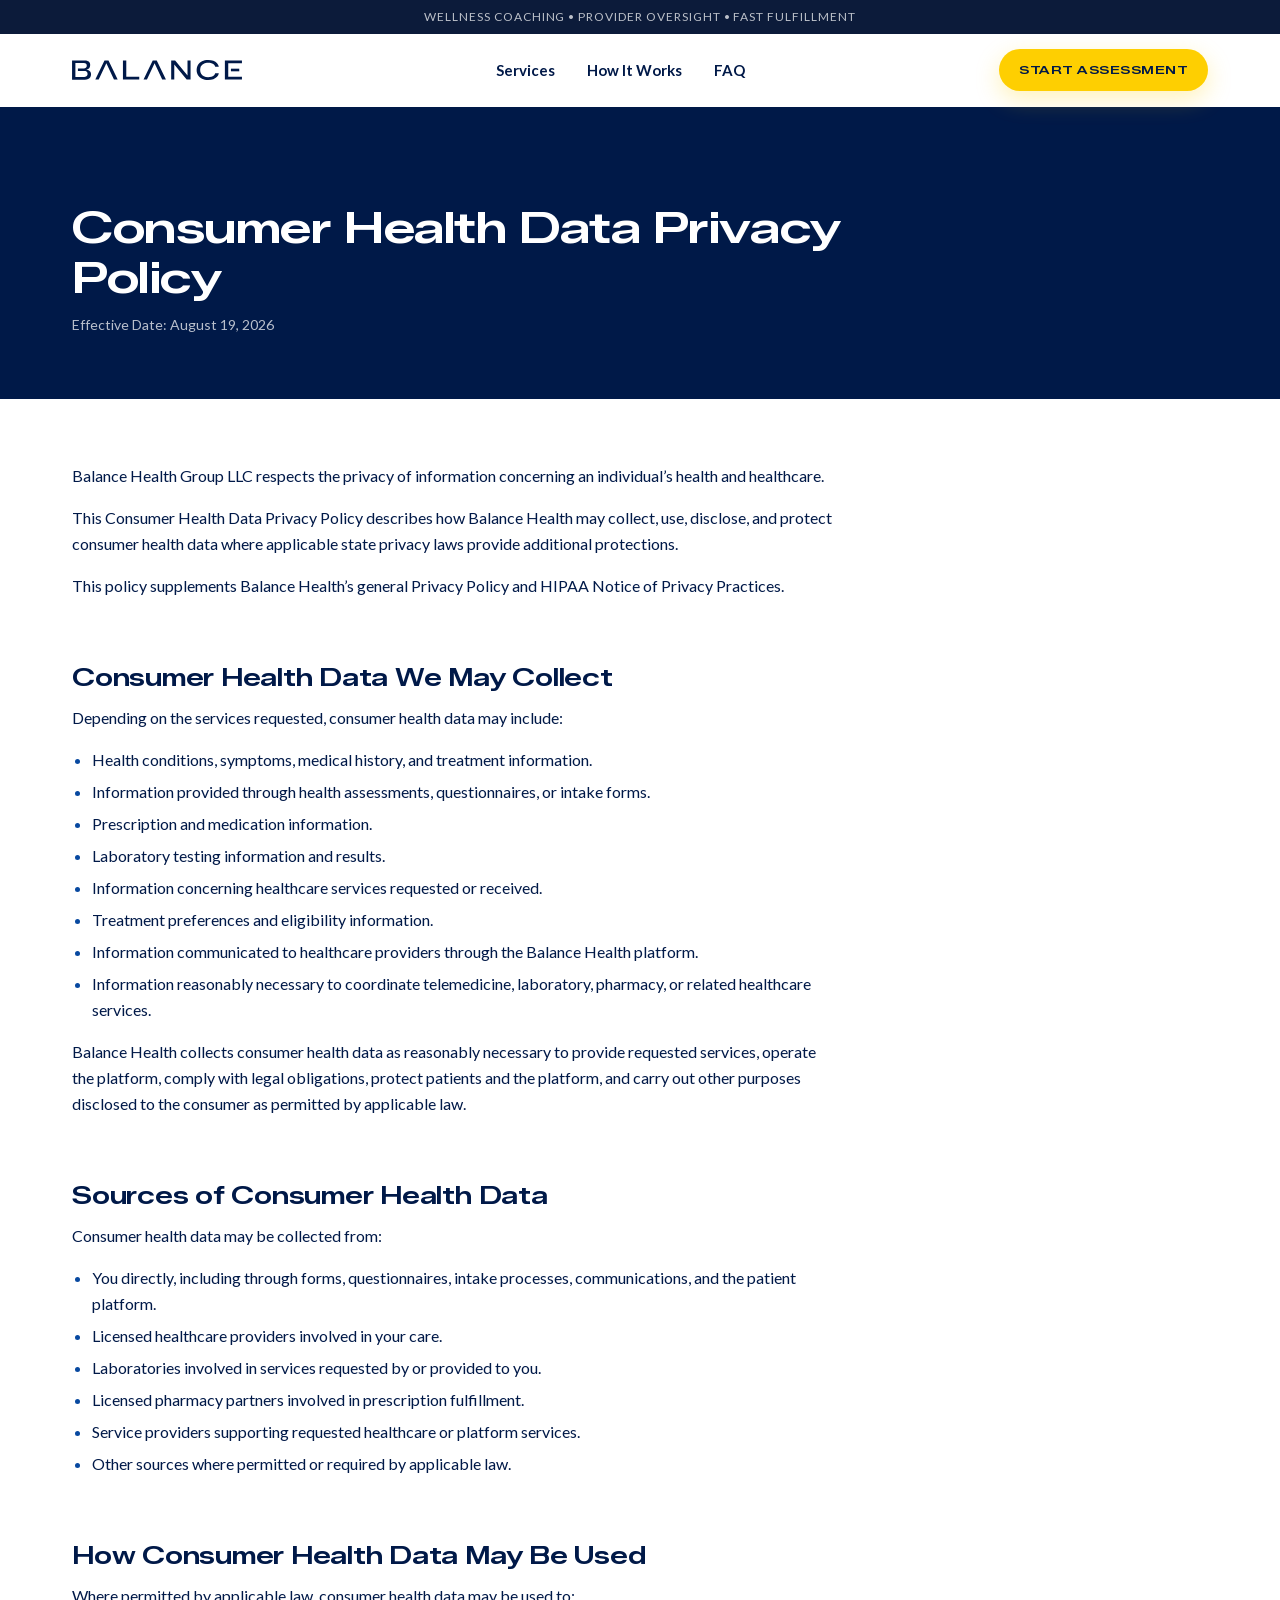
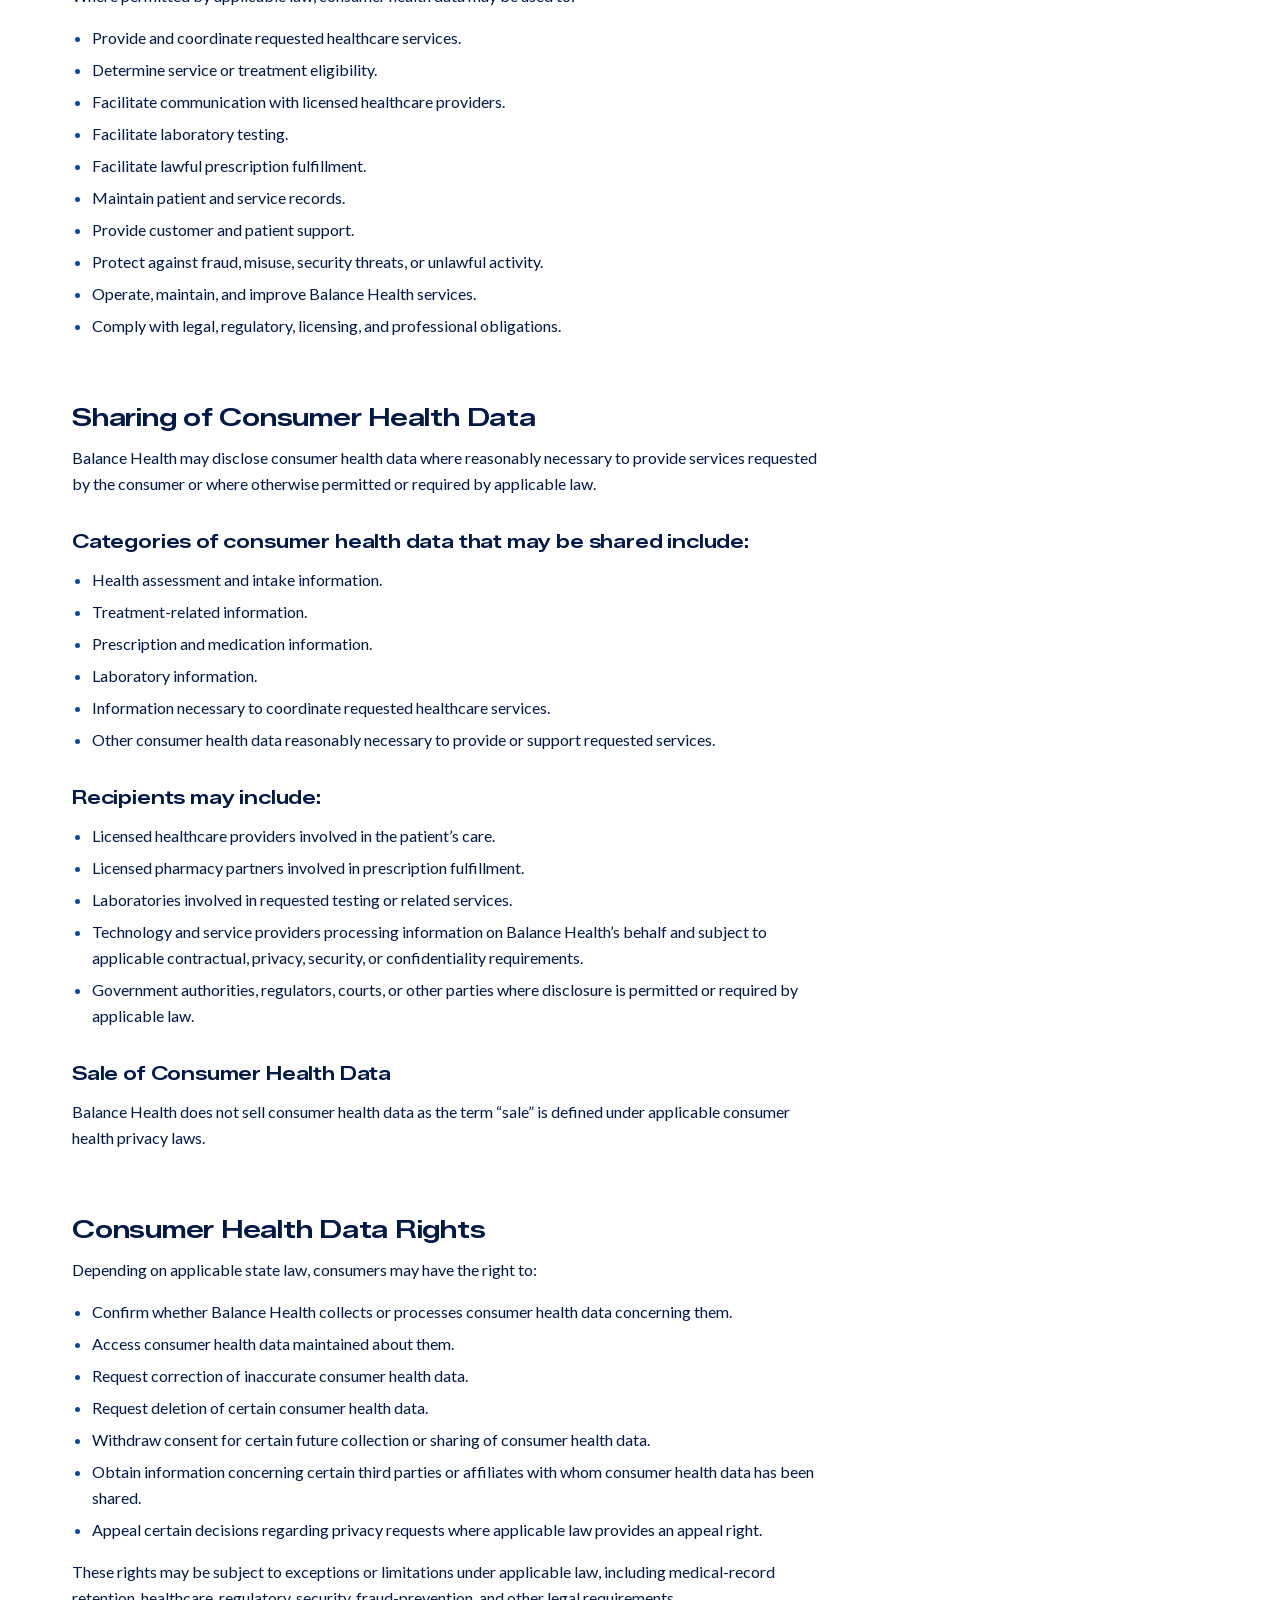
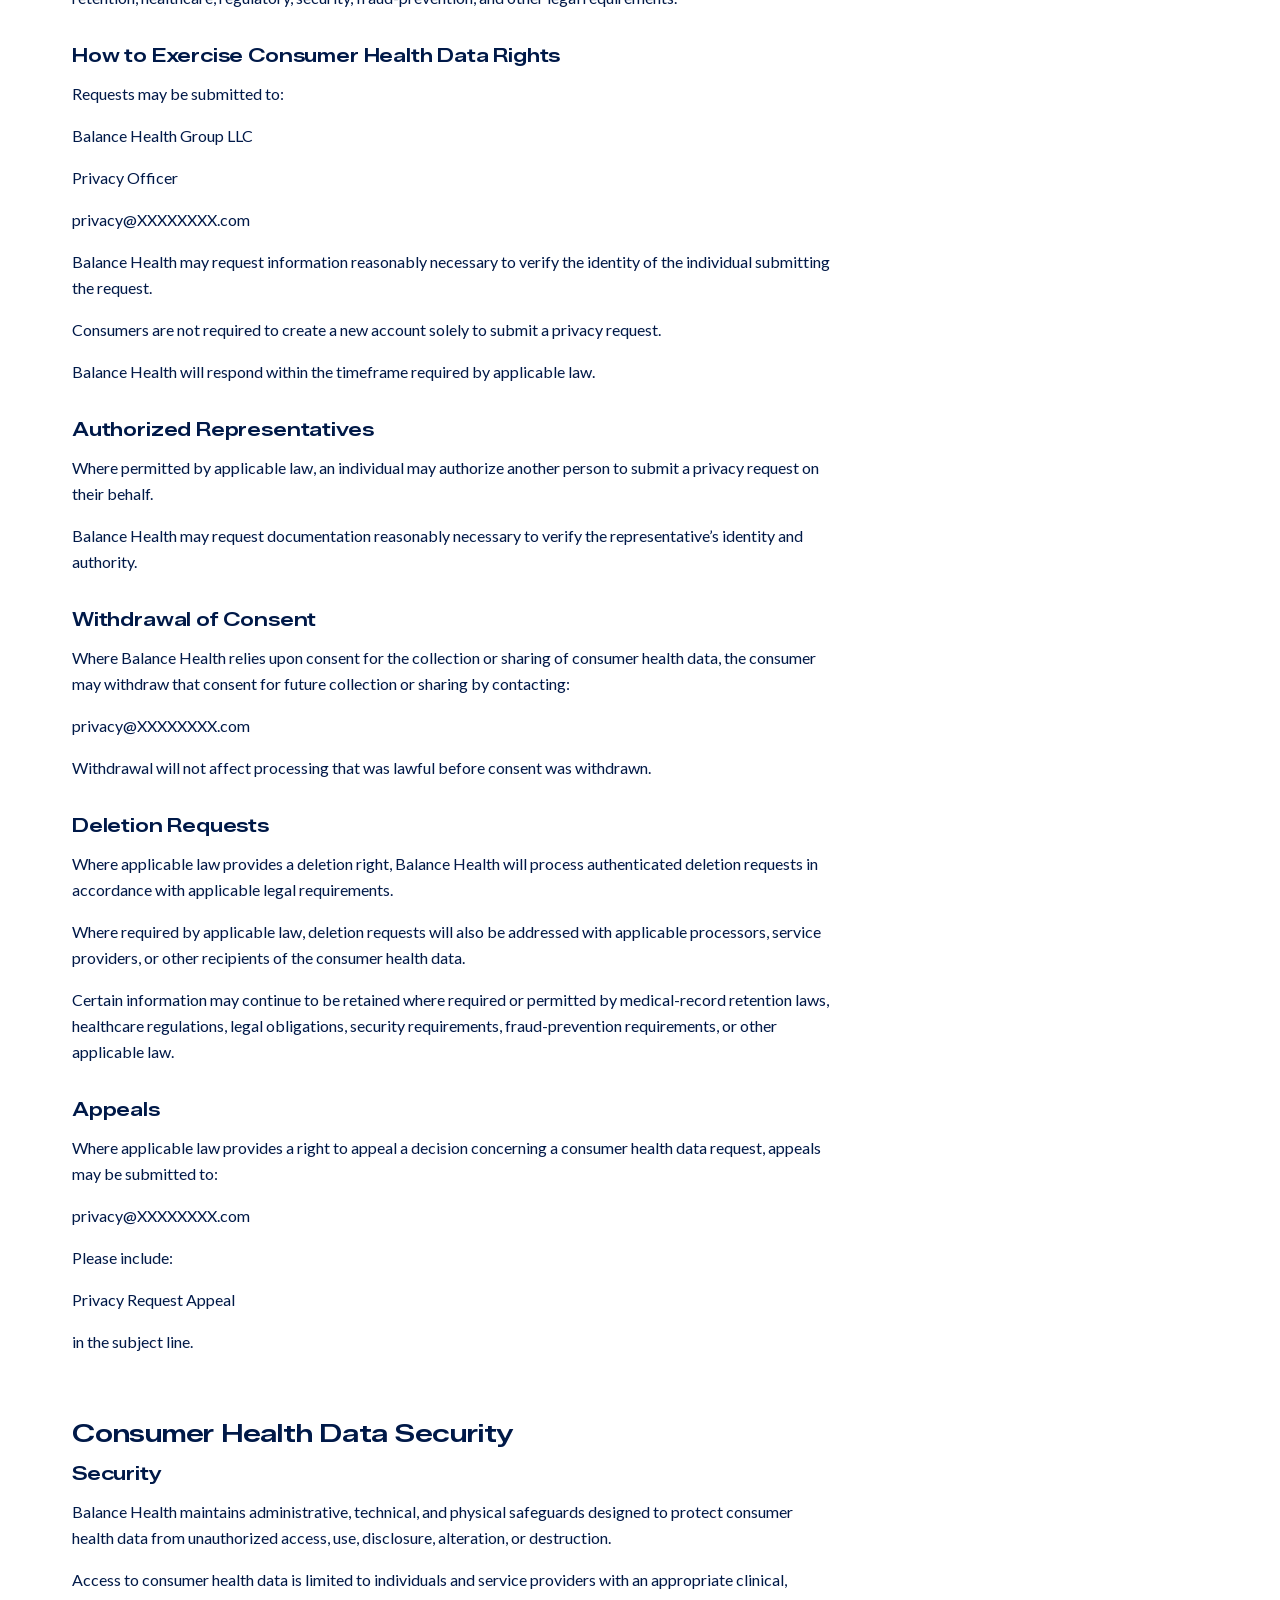
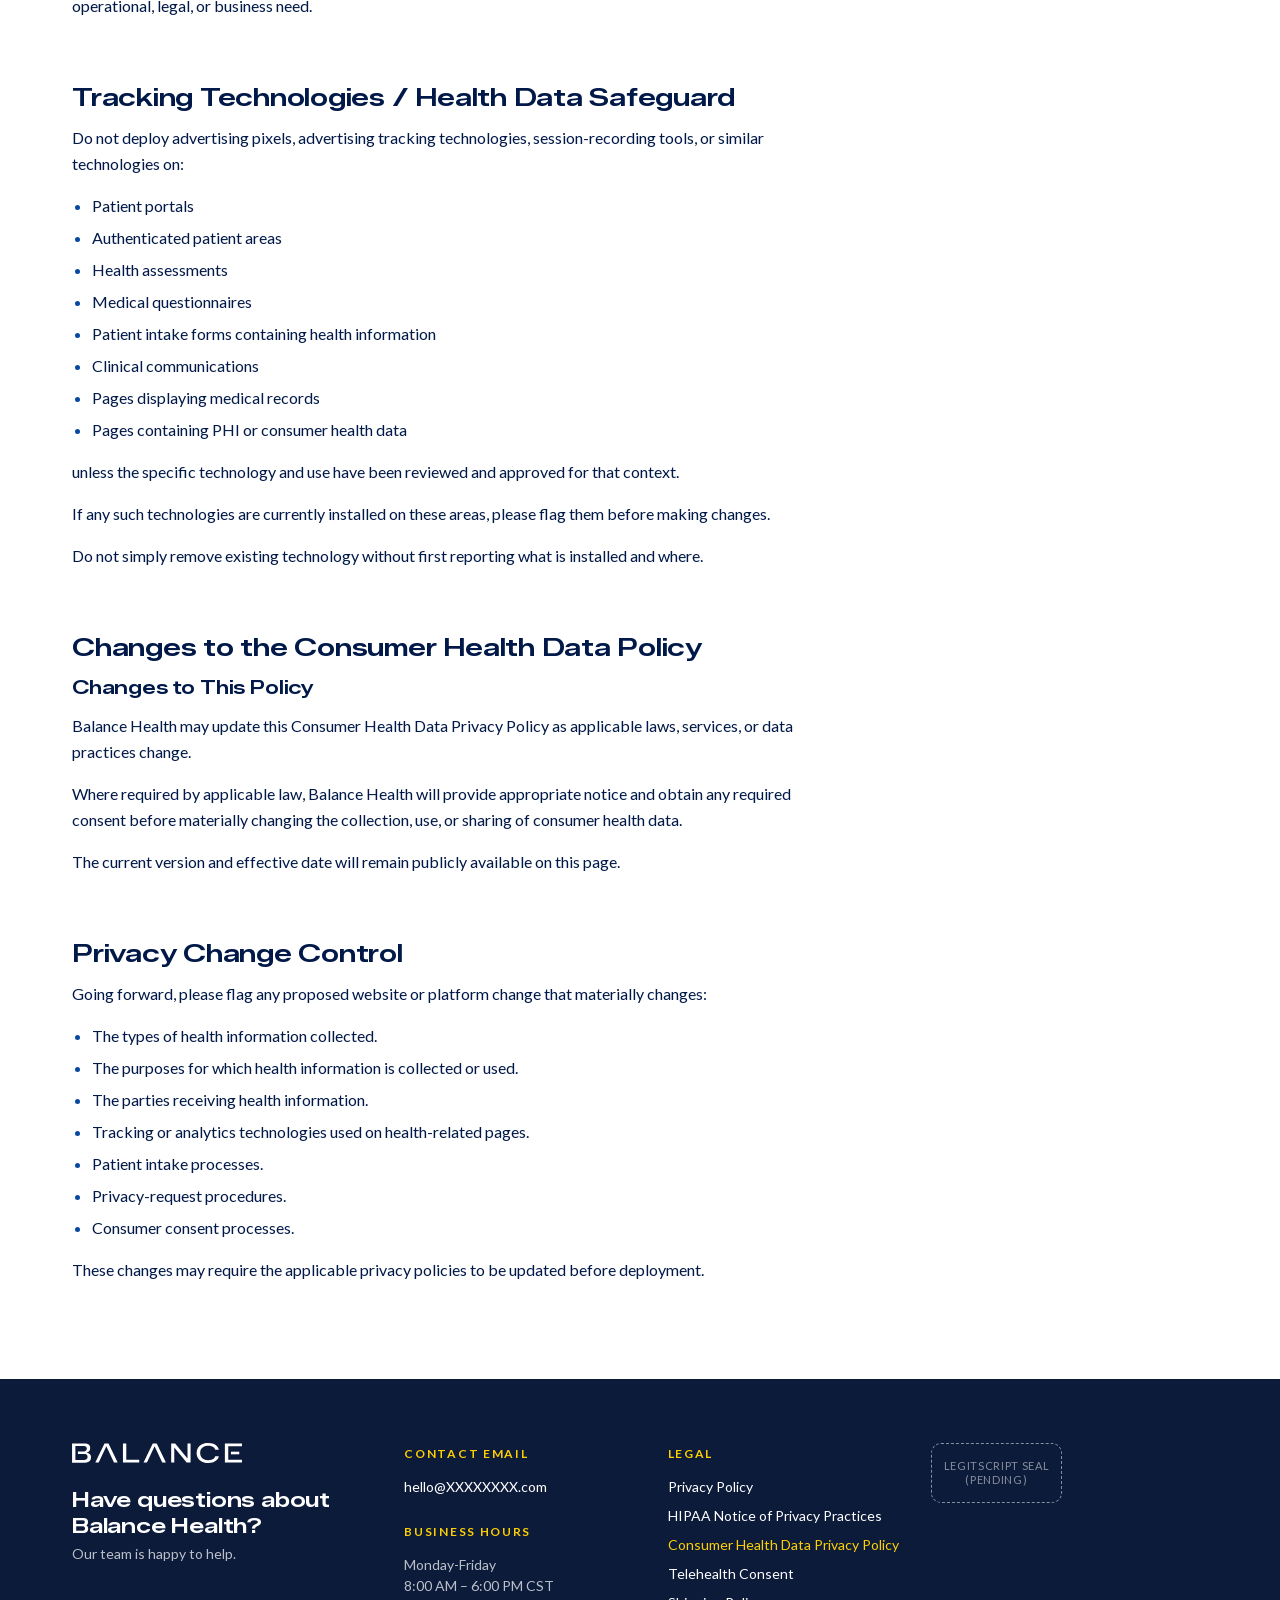
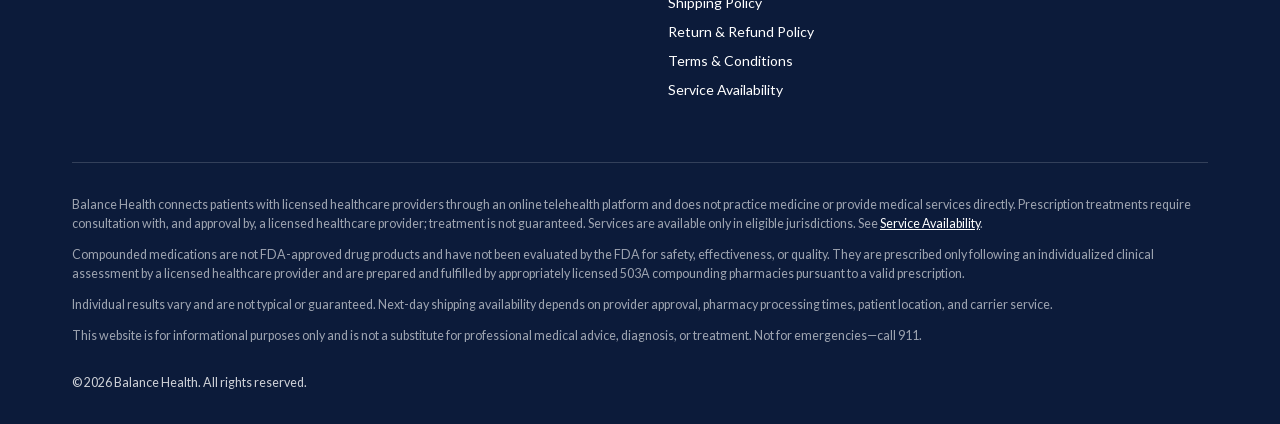
==== consumer-health-data-privacy-policy.html @ b4355155 "Add the footer legal pages (verbatim from chimehealth.com, brand swapped) Seven pages, generated by " ====
<!doctype html>
<!--
  Balance Health — Consumer Health Data Privacy Policy. GENERATED by uploads/legal-ref/build.py (local, untracked):
  edit the generator, not this file.
  Copy: verbatim from the live chimehealth.com/consumer-health-data-privacy-policy/ page, "Chime Health" → "Balance Health".
  FLAGS: legal entity "Balance Health Group LLC", contact emails and the XXXXXXXX.com domain are
  stand-ins until the client confirms them; the policy text itself needs the client's legal sign-off
  for the new brand.
-->
<html lang="en">
<head>
  <meta charset="utf-8">
  <meta name="viewport" content="width=device-width, initial-scale=1">
  <meta name="robots" content="noindex, nofollow">
  <title>Consumer Health Data Privacy Policy | Balance Health</title>
  <meta name="theme-color" content="#001948">
  <link rel="icon" href="favicon.svg?v=1000" type="image/svg+xml">
  <link rel="preload" href="assets/fonts/zalando-sans-expanded-latin.woff2" as="font" type="font/woff2" crossorigin>
  <link rel="preload" href="assets/fonts/lato-400-latin.woff2" as="font" type="font/woff2" crossorigin>
  <link rel="stylesheet" href="tokens/colors.css?v=1000">
  <link rel="stylesheet" href="tokens/type.css?v=1000">
  <link rel="stylesheet" href="css/fonts.css?v=1000">
  <link rel="stylesheet" href="css/site.css?v=1001">
  <link rel="stylesheet" href="css/legal.css?v=1002">
</head>
<body>
  <a class="skip-link" href="#main">Skip to content</a>

  <div class="topbar">Wellness Coaching • Provider Oversight • Fast Fulfillment</div>

  <header class="site-header">
    <div class="container site-header__inner">
      <a class="site-header__logo" href="index.html" aria-label="Balance Health home">
        <img src="assets/brand/balance-wordmark-navy.svg?v=1000" alt="Balance Health" width="170" height="20">
      </a>
      <nav class="site-nav" aria-label="Primary">
        <a href="index.html#services">Services</a>
        <a href="index.html#how">How It Works</a>
        <a href="index.html#faq">FAQ</a>
      </nav>
      <a class="btn btn--primary btn--sm" href="#">Start Assessment</a>
    </div>
  </header>

  <main id="main">
    <section class="legal-hero on-navy">
      <div class="container">
        <h1>Consumer Health Data Privacy Policy</h1>
        <p class="legal-hero__dates">Effective Date: August 19, 2026</p>
      </div>
    </section>

    <div class="container">
      <article class="legal-body">
        <p>Balance Health Group LLC respects the privacy of information concerning an individual’s health and healthcare.</p>
        <p>This Consumer Health Data Privacy Policy describes how Balance Health may collect, use, disclose, and protect consumer health data where applicable state privacy laws provide additional protections.</p>
        <p>This policy supplements Balance Health’s general Privacy Policy and HIPAA Notice of Privacy Practices.</p>
        <h2>Consumer Health Data We May Collect</h2>
        <p>Depending on the services requested, consumer health data may include:</p>
        <ul>
          <li>Health conditions, symptoms, medical history, and treatment information.</li>
          <li>Information provided through health assessments, questionnaires, or intake forms.</li>
          <li>Prescription and medication information.</li>
          <li>Laboratory testing information and results.</li>
          <li>Information concerning healthcare services requested or received.</li>
          <li>Treatment preferences and eligibility information.</li>
          <li>Information communicated to healthcare providers through the Balance Health platform.</li>
          <li>Information reasonably necessary to coordinate telemedicine, laboratory, pharmacy, or related healthcare services.</li>
        </ul>
        <p>Balance Health collects consumer health data as reasonably necessary to provide requested services, operate the platform, comply with legal obligations, protect patients and the platform, and carry out other purposes disclosed to the consumer as permitted by applicable law.</p>
        <h2>Sources of Consumer Health Data</h2>
        <p>Consumer health data may be collected from:</p>
        <ul>
          <li>You directly, including through forms, questionnaires, intake processes, communications, and the patient platform.</li>
          <li>Licensed healthcare providers involved in your care.</li>
          <li>Laboratories involved in services requested by or provided to you.</li>
          <li>Licensed pharmacy partners involved in prescription fulfillment.</li>
          <li>Service providers supporting requested healthcare or platform services.</li>
          <li>Other sources where permitted or required by applicable law.</li>
        </ul>
        <h2>How Consumer Health Data May Be Used</h2>
        <p>Where permitted by applicable law, consumer health data may be used to:</p>
        <ul>
          <li>Provide and coordinate requested healthcare services.</li>
          <li>Determine service or treatment eligibility.</li>
          <li>Facilitate communication with licensed healthcare providers.</li>
          <li>Facilitate laboratory testing.</li>
          <li>Facilitate lawful prescription fulfillment.</li>
          <li>Maintain patient and service records.</li>
          <li>Provide customer and patient support.</li>
          <li>Protect against fraud, misuse, security threats, or unlawful activity.</li>
          <li>Operate, maintain, and improve Balance Health services.</li>
          <li>Comply with legal, regulatory, licensing, and professional obligations.</li>
        </ul>
        <h2>Sharing of Consumer Health Data</h2>
        <p>Balance Health may disclose consumer health data where reasonably necessary to provide services requested by the consumer or where otherwise permitted or required by applicable law.</p>
        <h3>Categories of consumer health data that may be shared include:</h3>
        <ul>
          <li>Health assessment and intake information.</li>
          <li>Treatment-related information.</li>
          <li>Prescription and medication information.</li>
          <li>Laboratory information.</li>
          <li>Information necessary to coordinate requested healthcare services.</li>
          <li>Other consumer health data reasonably necessary to provide or support requested services.</li>
        </ul>
        <h3>Recipients may include:</h3>
        <ul>
          <li>Licensed healthcare providers involved in the patient’s care.</li>
          <li>Licensed pharmacy partners involved in prescription fulfillment.</li>
          <li>Laboratories involved in requested testing or related services.</li>
          <li>Technology and service providers processing information on Balance Health’s behalf and subject to applicable contractual, privacy, security, or confidentiality requirements.</li>
          <li>Government authorities, regulators, courts, or other parties where disclosure is permitted or required by applicable law.</li>
        </ul>
        <h3>Sale of Consumer Health Data</h3>
        <p>Balance Health does not sell consumer health data as the term “sale” is defined under applicable consumer health privacy laws.</p>
        <h2>Consumer Health Data Rights</h2>
        <p>Depending on applicable state law, consumers may have the right to:</p>
        <ul>
          <li>Confirm whether Balance Health collects or processes consumer health data concerning them.</li>
          <li>Access consumer health data maintained about them.</li>
          <li>Request correction of inaccurate consumer health data.</li>
          <li>Request deletion of certain consumer health data.</li>
          <li>Withdraw consent for certain future collection or sharing of consumer health data.</li>
          <li>Obtain information concerning certain third parties or affiliates with whom consumer health data has been shared.</li>
          <li>Appeal certain decisions regarding privacy requests where applicable law provides an appeal right.</li>
        </ul>
        <p>These rights may be subject to exceptions or limitations under applicable law, including medical-record retention, healthcare, regulatory, security, fraud-prevention, and other legal requirements.</p>
        <h3>How to Exercise Consumer Health Data Rights</h3>
        <p>Requests may be submitted to:</p>
        <p>Balance Health Group LLC</p>
        <p>Privacy Officer</p>
        <p>privacy@XXXXXXXX.com</p>
        <p>Balance Health may request information reasonably necessary to verify the identity of the individual submitting the request.</p>
        <p>Consumers are not required to create a new account solely to submit a privacy request.</p>
        <p>Balance Health will respond within the timeframe required by applicable law.</p>
        <h3>Authorized Representatives</h3>
        <p>Where permitted by applicable law, an individual may authorize another person to submit a privacy request on their behalf.</p>
        <p>Balance Health may request documentation reasonably necessary to verify the representative’s identity and authority.</p>
        <h3>Withdrawal of Consent</h3>
        <p>Where Balance Health relies upon consent for the collection or sharing of consumer health data, the consumer may withdraw that consent for future collection or sharing by contacting:</p>
        <p>privacy@XXXXXXXX.com</p>
        <p>Withdrawal will not affect processing that was lawful before consent was withdrawn.</p>
        <h3>Deletion Requests</h3>
        <p>Where applicable law provides a deletion right, Balance Health will process authenticated deletion requests in accordance with applicable legal requirements.</p>
        <p>Where required by applicable law, deletion requests will also be addressed with applicable processors, service providers, or other recipients of the consumer health data.</p>
        <p>Certain information may continue to be retained where required or permitted by medical-record retention laws, healthcare regulations, legal obligations, security requirements, fraud-prevention requirements, or other applicable law.</p>
        <h3>Appeals</h3>
        <p>Where applicable law provides a right to appeal a decision concerning a consumer health data request, appeals may be submitted to:</p>
        <p>privacy@XXXXXXXX.com</p>
        <p>Please include:</p>
        <p>Privacy Request Appeal</p>
        <p>in the subject line.</p>
        <h2>Consumer Health Data Security</h2>
        <h3>Security</h3>
        <p>Balance Health maintains administrative, technical, and physical safeguards designed to protect consumer health data from unauthorized access, use, disclosure, alteration, or destruction.</p>
        <p>Access to consumer health data is limited to individuals and service providers with an appropriate clinical, operational, legal, or business need.</p>
        <h2>Tracking Technologies / Health Data Safeguard</h2>
        <p>Do not deploy advertising pixels, advertising tracking technologies, session-recording tools, or similar technologies on:</p>
        <ul>
          <li>Patient portals</li>
          <li>Authenticated patient areas</li>
          <li>Health assessments</li>
          <li>Medical questionnaires</li>
          <li>Patient intake forms containing health information</li>
          <li>Clinical communications</li>
          <li>Pages displaying medical records</li>
          <li>Pages containing PHI or consumer health data</li>
        </ul>
        <p>unless the specific technology and use have been reviewed and approved for that context.</p>
        <p>If any such technologies are currently installed on these areas, please flag them before making changes.</p>
        <p>Do not simply remove existing technology without first reporting what is installed and where.</p>
        <h2>Changes to the Consumer Health Data Policy</h2>
        <h3>Changes to This Policy</h3>
        <p>Balance Health may update this Consumer Health Data Privacy Policy as applicable laws, services, or data practices change.</p>
        <p>Where required by applicable law, Balance Health will provide appropriate notice and obtain any required consent before materially changing the collection, use, or sharing of consumer health data.</p>
        <p>The current version and effective date will remain publicly available on this page.</p>
        <h2>Privacy Change Control</h2>
        <p>Going forward, please flag any proposed website or platform change that materially changes:</p>
        <ul>
          <li>The types of health information collected.</li>
          <li>The purposes for which health information is collected or used.</li>
          <li>The parties receiving health information.</li>
          <li>Tracking or analytics technologies used on health-related pages.</li>
          <li>Patient intake processes.</li>
          <li>Privacy-request procedures.</li>
          <li>Consumer consent processes.</li>
        </ul>
        <p>These changes may require the applicable privacy policies to be updated before deployment.</p>
      </article>
    </div>
  </main>

  <footer class="site-footer">
    <div class="container">
      <div class="footer-top">
        <div class="footer-brand">
          <img src="assets/brand/balance-wordmark-white.svg?v=1000" alt="Balance Health" width="170" height="20" loading="lazy">
          <h2>Have questions about Balance Health?</h2>
          <p>Our team is happy to help.</p>
        </div>
        <div class="footer-col">
          <h3>Contact Email</h3>
          <p><a href="#">hello@XXXXXXXX.com</a></p>
          <h3 class="footer-col__next">Business Hours</h3>
          <p>Monday-Friday<br>8:00 AM – 6:00 PM CST</p>
        </div>
        <div class="footer-col">
          <h3>Legal</h3>
          <ul>
            <li><a href="privacy-policy.html">Privacy Policy</a></li>
            <li><a href="hipaa-notice.html">HIPAA Notice of Privacy Practices</a></li>
            <li><a href="consumer-health-data-privacy-policy.html" aria-current="page">Consumer Health Data Privacy Policy</a></li>
            <li><a href="telehealth-consent.html">Telehealth Consent</a></li>
            <li><a href="shipping-policy.html">Shipping Policy</a></li>
            <li><a href="return-refund-policy.html">Return &amp; Refund Policy</a></li>
            <li><a href="terms-conditions.html">Terms &amp; Conditions</a></li>
            <li><a href="index.html#jurisdictions">Service Availability</a></li>
          </ul>
        </div>
        <div class="footer-col">
          <span class="seal-placeholder">LegitScript seal<br>(pending)</span>
        </div>
      </div>
      <div class="footer-legal">
        <p>Balance Health connects patients with licensed healthcare providers through an online telehealth platform and does not practice medicine or provide medical services directly. Prescription treatments require consultation with, and approval by, a licensed healthcare provider; treatment is not guaranteed. Services are available only in eligible jurisdictions. See <a href="index.html#jurisdictions">Service Availability</a>.</p>
        <p>Compounded medications are not FDA-approved drug products and have not been evaluated by the FDA for safety, effectiveness, or quality. They are prescribed only following an individualized clinical assessment by a licensed healthcare provider and are prepared and fulfilled by appropriately licensed 503A compounding pharmacies pursuant to a valid prescription.</p>
        <p>Individual results vary and are not typical or guaranteed. Next-day shipping availability depends on provider approval, pharmacy processing times, patient location, and carrier service.</p>
        <p>This website is for informational purposes only and is not a substitute for professional medical advice, diagnosis, or treatment. Not for emergencies—call 911.</p>
        <p class="footer-copy">© 2026 Balance Health. All rights reserved.</p>
      </div>
    </div>
  </footer>
</body>
</html>
---- tokens/colors.css ----
/* Balance Health — color tokens (Brand Book 2026, §06 Color system).
   Components use these variables only; never hard-code hex in page CSS. */
:root {
  /* Brand palette */
  --bh-signature-navy: #001948;
  --bh-midnight: #0C1B3A;
  --bh-royal-blue: #043776;
  --bh-active-blue: #0849A0;
  --bh-optimistic-yellow: #FECF01;
  --bh-cloud: #F3F3F7;
  --bh-slate: #6E7582;
  --bh-white: #FFFFFF;

  /* Semantic roles (recommended balance: 55% light · 25% navy · 12% blue · 5% yellow · 3% slate) */
  --color-bg: var(--bh-white);
  --color-bg-soft: var(--bh-cloud);
  --color-bg-strong: var(--bh-signature-navy);
  --color-bg-deep: var(--bh-midnight);
  --color-text: var(--bh-signature-navy);
  --color-text-muted: var(--bh-slate);
  --color-text-inverse: var(--bh-white);
  --color-text-inverse-muted: rgba(255, 255, 255, 0.72);
  --color-accent: var(--bh-optimistic-yellow);
  --color-link: var(--bh-active-blue);
  --color-border: #E2E3EA;
  --color-border-inverse: rgba(255, 255, 255, 0.16);
  --color-focus: var(--bh-active-blue);

  /* Buttons */
  --btn-primary-bg: var(--bh-optimistic-yellow);
  --btn-primary-text: var(--bh-signature-navy);
  --btn-secondary-bg: var(--bh-signature-navy);
  --btn-secondary-text: var(--bh-white);
}
---- tokens/type.css ----
/* Balance Health — type tokens (Brand Book 2026, §07 Typography).
   Display face: Zalando Sans Expanded SemiBold. Fallback/body: Lato → Arial → Helvetica. */
:root {
  --font-display: "Zalando Sans Expanded", "Lato", Arial, Helvetica, sans-serif;
  --font-body: "Lato", Arial, Helvetica, sans-serif;
  --weight-display: 600;

  /* Recommended type scale (size / line-height) */
  --text-display: 48px;  --leading-display: 52px;
  --text-h1: 36px;       --leading-h1: 40px;
  --text-h2: 24px;       --leading-h2: 30px;
  --text-body: 16px;     --leading-body: 24px;
  --text-caption: 11px;  --leading-caption: 16px;

  /* Spacing + shape */
  --space-1: 4px;  --space-2: 8px;  --space-3: 12px; --space-4: 16px;
  --space-5: 24px; --space-6: 32px; --space-7: 48px; --space-8: 64px; --space-9: 96px;
  --radius-sm: 10px; --radius-md: 16px; --radius-lg: 24px; --radius-pill: 999px;
  --container: 1200px;
  --gutter: 16px;
}

@media (min-width: 768px) {
  :root { --gutter: 32px; }
}

/* Smaller display sizes on phones keep the expanded face inside 390px */
@media (max-width: 767px) {
  :root {
    --text-display: 32px; --leading-display: 36px;
    --text-h1: 26px;      --leading-h1: 32px;
    --text-h2: 20px;      --leading-h2: 26px;
  }
}
---- css/fonts.css ----
/* Self-hosted fonts (latin subset, from Google Fonts). */
@font-face {
  font-family: "Zalando Sans Expanded";
  font-style: normal;
  font-weight: 600 700;
  font-display: swap;
  src: url("../assets/fonts/zalando-sans-expanded-latin.woff2") format("woff2");
}
@font-face {
  font-family: "Lato";
  font-style: normal;
  font-weight: 400;
  font-display: swap;
  src: url("../assets/fonts/lato-400-latin.woff2") format("woff2");
}
@font-face {
  font-family: "Lato";
  font-style: normal;
  font-weight: 700;
  font-display: swap;
  src: url("../assets/fonts/lato-700-latin.woff2") format("woff2");
}
---- css/site.css ----
/* Balance Health — site styles. Tokens live in /tokens; this file uses variables only. */

/* ---------- Base ---------- */
*, *::before, *::after { box-sizing: border-box; }
html { -webkit-text-size-adjust: 100%; scroll-behavior: smooth; scroll-padding-top: 88px; }
body {
  margin: 0;
  font-family: var(--font-body);
  font-size: var(--text-body);
  line-height: var(--leading-body);
  color: var(--color-text);
  background: var(--color-bg);
  -webkit-font-smoothing: antialiased;
  overflow-x: hidden;
}
img, svg { display: block; max-width: 100%; }
a { color: var(--color-link); }
h1, h2, h3, h4 { margin: 0; font-family: var(--font-display); font-weight: var(--weight-display); letter-spacing: -0.01em; }
p { margin: 0; }
:focus-visible { outline: 3px solid var(--color-focus); outline-offset: 3px; border-radius: 4px; }
.skip-link { position: absolute; left: -9999px; top: 8px; z-index: 100; background: var(--bh-white); color: var(--color-text); padding: 8px 14px; border-radius: var(--radius-sm); }
.skip-link:focus { left: 8px; }
.visually-hidden { position: absolute !important; width: 1px; height: 1px; overflow: hidden; clip: rect(0 0 0 0); white-space: nowrap; }

.container { width: 100%; max-width: var(--container); margin: 0 auto; padding: 0 var(--gutter); }

/* Label: always sits BELOW its heading (house rule: no text above a title) */
.label {
  display: inline-block;
  margin-top: var(--space-3);
  font-family: var(--font-body);
  font-size: 12px;
  line-height: var(--leading-caption);
  font-weight: 700;
  letter-spacing: 0.16em;
  text-transform: uppercase;
  color: var(--color-text-muted);
}
.label--pill { padding: 6px 12px; border-radius: var(--radius-pill); background: var(--color-accent); color: var(--bh-signature-navy); letter-spacing: 0.12em; }
.on-navy .label:not(.label--pill) { color: var(--color-accent); }
.on-navy .form-card .label { color: var(--color-text-muted); }

/* ---------- Buttons ---------- */
.btn {
  display: inline-flex; align-items: center; justify-content: center; gap: 10px;
  min-height: 52px; padding: 0 28px;
  border: 0; border-radius: var(--radius-pill);
  font-family: var(--font-display); font-weight: var(--weight-display); font-size: 14px; letter-spacing: 0.04em; text-transform: uppercase;
  text-decoration: none; cursor: pointer;
  transition: transform .2s ease, box-shadow .2s ease, background-color .2s ease;
}
.btn svg { width: 18px; height: 18px; transition: transform .2s ease; }
.btn:hover svg { transform: translateX(3px); }
.btn--primary { background: var(--btn-primary-bg); color: var(--btn-primary-text); box-shadow: 0 8px 24px rgba(254, 207, 1, .28); }
.btn--primary:hover { transform: translateY(-1px); box-shadow: 0 12px 28px rgba(254, 207, 1, .38); }
.btn--secondary { background: var(--btn-secondary-bg); color: var(--btn-secondary-text); }
.btn--secondary:hover { background: var(--bh-royal-blue); }
.btn--sm { min-height: 42px; padding: 0 20px; font-size: 12px; }

/* ---------- Top bar + header ---------- */
.topbar { background: var(--bh-midnight); color: var(--color-text-inverse-muted); font-size: 12px; line-height: 16px; letter-spacing: .08em; text-transform: uppercase; text-align: center; padding: 9px var(--gutter); }
.topbar strong { color: var(--bh-white); font-weight: 700; }

.site-header { position: sticky; top: 0; z-index: 50; background: rgba(255, 255, 255, .96); backdrop-filter: saturate(160%) blur(10px); -webkit-backdrop-filter: saturate(160%) blur(10px); border-bottom: 1px solid transparent; transition: border-color .2s ease, box-shadow .2s ease; }
.site-header.is-scrolled { border-bottom-color: var(--color-border); box-shadow: 0 6px 24px rgba(0, 25, 72, .06); }
.site-header__inner { display: flex; align-items: center; justify-content: space-between; gap: var(--space-5); min-height: 72px; }
/* Wordmark: 120px digital minimum (Brand Book §03) */
.site-header__logo { display: block; padding: 6px 0; }
.site-header__logo img { width: 150px; height: auto; }
.site-nav { display: none; gap: var(--space-6); }
.site-nav a { color: var(--color-text); text-decoration: none; font-weight: 700; font-size: 15px; }
.site-nav a:hover { color: var(--color-link); }
@media (min-width: 960px) {
  .site-nav { display: flex; }
  .site-header__logo img { width: 170px; }
}

/* ---------- Hero ---------- */
.hero { position: relative; overflow: hidden; background: var(--color-bg-strong); color: var(--color-text-inverse); }
.hero::before { /* soft royal-blue glow, echoes the campaign art */
  content: ""; position: absolute; inset: auto -20% -40% auto; width: 80vw; height: 80vw; max-width: 900px; max-height: 900px;
  background: radial-gradient(closest-side, rgba(8, 73, 160, .55), rgba(8, 73, 160, 0)); pointer-events: none;
}
.hero__grid { position: relative; display: grid; gap: var(--space-7); padding-top: var(--space-8); padding-bottom: var(--space-8); } /* block only: keeps .container's side gutter */
.hero__title { font-size: var(--text-display); line-height: var(--leading-display); text-transform: uppercase; letter-spacing: -0.005em; }
.hero__title .accent { color: var(--color-accent); display: block; }
.hero__statement { margin-top: var(--space-6); font-family: var(--font-display); font-weight: var(--weight-display); font-size: 18px; line-height: 26px; }
.hero__statement span { display: block; color: var(--color-text-inverse-muted); }
.hero__lead { margin-top: var(--space-4); max-width: 540px; color: var(--color-text-inverse-muted); font-size: 17px; line-height: 27px; }
.hero__cta { margin-top: var(--space-6); display: flex; flex-wrap: wrap; gap: var(--space-4); align-items: center; }
.hero__cta .btn { width: 100%; }
.trust { list-style: none; margin: var(--space-6) 0 0; padding: 0; display: grid; grid-template-columns: 1fr 1fr; gap: var(--space-3) var(--space-4); }
.trust li { display: flex; align-items: center; gap: 10px; font-size: 14px; line-height: 18px; font-weight: 700; }
.trust svg { flex: none; width: 22px; height: 22px; color: var(--color-accent); }

.hero__visual { position: relative; }
.hero__photo { position: relative; border-radius: var(--radius-lg); overflow: hidden; aspect-ratio: 4 / 5; background: #C8C4C4; box-shadow: 0 30px 80px rgba(0, 0, 0, .35); }
.hero__photo img, .hero__video { display: block; width: 100%; height: 100%; object-fit: cover; }
.chip {
  position: absolute; display: flex; align-items: center; gap: 10px;
  padding: 12px 16px; border-radius: var(--radius-md);
  background: var(--bh-white); color: var(--color-text);
  font-weight: 700; font-size: 14px; line-height: 18px;
  box-shadow: 0 14px 40px rgba(0, 25, 72, .22);
}
.chip__icon { display: grid; place-items: center; width: 34px; height: 34px; border-radius: 50%; background: var(--bh-cloud); color: var(--bh-active-blue); }
.chip__icon svg { width: 18px; height: 18px; }
.chip__avatar { flex: none; width: 40px; height: 40px; border-radius: 50%; overflow: hidden; box-shadow: 0 0 0 2px var(--bh-white), 0 0 0 4px var(--bh-cloud); }
.chip__avatar img { width: 100%; height: 100%; object-fit: cover; }
.chip--a { left: -8px; top: 12%; }
.chip--b { right: -8px; bottom: 14%; }

@media (min-width: 768px) {
  .hero__cta .btn { width: auto; }
  .trust { grid-template-columns: repeat(4, auto); justify-content: start; gap: var(--space-5); }
  .hero__statement { font-size: 20px; line-height: 28px; }
}
@media (min-width: 1024px) {
  .hero__grid { grid-template-columns: 1.15fr .85fr; align-items: center; gap: var(--space-8); padding-top: var(--space-9); padding-bottom: var(--space-9); }
  .hero__title { font-size: 56px; line-height: 60px; }
  .trust { grid-template-columns: 1fr 1fr; max-width: 520px; }
  .chip--a { left: -40px; }
  .chip--b { right: -32px; }
}
@media (min-width: 1280px) {
  .hero__title { font-size: 64px; line-height: 68px; }
}

/* ---------- Sections ---------- */
.section { padding: var(--space-8) 0; }
.section--soft { background: var(--color-bg-soft); }
.section--navy { background: var(--color-bg-strong); color: var(--color-text-inverse); }
@media (min-width: 1024px) { .section { padding: var(--space-9) 0; } }

.section-head { max-width: 760px; }
.section-head--center { margin: 0 auto; text-align: center; }
.section-head h2 { font-size: var(--text-h1); line-height: var(--leading-h1); }
.section-head p { margin-top: var(--space-4); color: var(--color-text-muted); font-size: 17px; line-height: 27px; }
.on-navy .section-head p { color: var(--color-text-inverse-muted); }
.section-head .btn { margin-top: var(--space-6); }
@media (min-width: 1024px) { .section-head h2 { font-size: 44px; line-height: 50px; } }

/* ---------- Service cards ---------- */
.services { display: grid; gap: var(--space-5); margin-top: var(--space-7); }
.services--flush { margin-top: 0; }
@media (min-width: 900px) { .services { grid-template-columns: repeat(3, 1fr); } }
.service-card { display: flex; flex-direction: column; background: var(--bh-white); border: 1px solid var(--color-border); border-radius: var(--radius-lg); overflow: hidden; transition: transform .25s ease, box-shadow .25s ease; }
.service-card:hover { transform: translateY(-4px); box-shadow: 0 24px 60px rgba(0, 25, 72, .10); }
.service-card__media { position: relative; aspect-ratio: 16 / 11; overflow: hidden; }
.service-card__media img { width: 100%; height: 100%; object-fit: cover; object-position: 50% 42%; }
.service-card__body { display: flex; flex-direction: column; flex: 1; padding: var(--space-5); }
.service-card h3 { font-size: var(--text-h2); line-height: var(--leading-h2); }
.service-card .label { margin-top: var(--space-2); }
.service-card__lead { margin-top: var(--space-3); font-weight: 700; }
.service-card__more { margin-top: var(--space-4); padding-top: var(--space-4); border-top: 1px solid var(--color-border); color: var(--color-text-muted); }
.service-card__more strong { display: block; color: var(--color-text); margin-bottom: 4px; }
.service-card__cta { margin-top: auto; padding-top: var(--space-5); }
.service-card__cta .btn { width: 100%; text-transform: none; letter-spacing: 0; font-size: 15px; justify-content: space-between; }

/* NAD+ art */
.art-nad { height: 100%; display: grid; place-items: center; background: radial-gradient(120% 90% at 30% 20%, var(--bh-active-blue), var(--bh-signature-navy) 70%); color: var(--bh-white); overflow: hidden; position: relative; }
.art-nad__word { position: relative; z-index: 1; font-family: var(--font-display); font-weight: 700; font-size: 64px; line-height: 1; letter-spacing: -0.02em; }
.art-nad__word sup { color: var(--color-accent); font-size: .6em; vertical-align: .55em; }
.art-nad__ring { position: absolute; border-radius: 50%; border: 1.5px solid rgba(255, 255, 255, .18); }
.art-nad__ring:nth-child(1) { width: 46%; aspect-ratio: 1; }
.art-nad__ring:nth-child(2) { width: 70%; aspect-ratio: 1; border-color: rgba(255, 255, 255, .10); }
.art-nad__ring:nth-child(3) { width: 96%; aspect-ratio: 1; border-color: rgba(254, 207, 1, .30); border-style: dashed; }

/* Labs panel art (no values shown: illustrative only) */
.art-labs { height: 100%; display: grid; place-items: center; background: linear-gradient(160deg, var(--bh-cloud), #E6E8F1); padding: var(--space-5); }
.panel { width: min(100%, 300px); background: var(--bh-white); border-radius: var(--radius-md); padding: 16px 18px; box-shadow: 0 18px 40px rgba(0, 25, 72, .12); }
.panel__title { font-family: var(--font-display); font-weight: 600; font-size: 13px; line-height: 18px; }
.panel__status { display: inline-flex; align-items: center; gap: 6px; margin-top: 6px; font-size: 11px; font-weight: 700; letter-spacing: .1em; text-transform: uppercase; color: var(--bh-active-blue); }
.panel__status::before { content: ""; width: 7px; height: 7px; border-radius: 50%; background: var(--color-accent); }
.panel__row { display: grid; grid-template-columns: 10px 1fr 46px; align-items: center; gap: 10px; margin-top: 12px; }
.panel__dot { width: 10px; height: 10px; border-radius: 50%; background: var(--bh-active-blue); }
.panel__row:nth-child(4) .panel__dot { background: var(--color-accent); }
.panel__bar { height: 8px; border-radius: 99px; background: var(--bh-cloud); position: relative; overflow: hidden; }
.panel__bar::after { content: ""; position: absolute; inset: 0 auto 0 0; width: var(--w, 60%); border-radius: inherit; background: linear-gradient(90deg, var(--bh-royal-blue), var(--bh-active-blue)); }
.panel__val { height: 8px; border-radius: 99px; background: #E2E3EA; }

/* ---------- Why it's different ---------- */
.why { display: grid; gap: var(--space-7); }
.features { display: grid; gap: var(--space-4); }
.feature { display: grid; grid-template-columns: 48px 1fr; gap: var(--space-4); padding: var(--space-5); border: 1px solid var(--color-border-inverse); border-radius: var(--radius-md); background: rgba(255, 255, 255, .03); color: inherit; text-decoration: none; transition: background-color .2s ease, border-color .2s ease; }
.feature:hover { background: rgba(255, 255, 255, .07); border-color: rgba(254, 207, 1, .5); }
.feature__icon { display: grid; place-items: center; width: 48px; height: 48px; border-radius: 14px; background: var(--color-accent); color: var(--bh-signature-navy); }
.feature__icon svg { width: 24px; height: 24px; }
.feature h3 { font-size: 18px; line-height: 24px; }
.feature p { margin-top: 6px; color: var(--color-text-inverse-muted); }
@media (min-width: 1024px) {
  .why { grid-template-columns: .9fr 1.1fr; align-items: start; gap: var(--space-8); }
}

/* ---------- Personalized care ---------- */
.care { display: grid; gap: var(--space-7); }
.care-list { display: grid; gap: var(--space-4); }
.care-item { display: grid; grid-template-columns: 56px 1fr; gap: var(--space-4); padding: var(--space-5); background: var(--bh-white); border-radius: var(--radius-md); border: 1px solid var(--color-border); }
.care-item__icon { display: grid; place-items: center; width: 56px; height: 56px; border-radius: 16px; background: var(--bh-signature-navy); color: var(--color-accent); }
.care-item__icon svg { width: 26px; height: 26px; }
.care-item h3 { font-size: 20px; line-height: 26px; }
.care-item p { margin-top: 6px; color: var(--color-text-muted); }
@media (min-width: 1024px) {
  .care { grid-template-columns: .85fr 1.15fr; align-items: center; gap: var(--space-8); }
}

/* ---------- Wellness coaches ---------- */
.coach { display: grid; gap: var(--space-7); align-items: center; }
.coach__title { font-size: var(--text-h1); line-height: var(--leading-h1); }
@media (min-width: 1024px) { .coach__title { font-size: 44px; line-height: 50px; } }
.coach__copy p { color: var(--color-text-muted); }
.coach__copy p + p { margin-top: var(--space-4); }
.coach__copy .intro { margin-top: var(--space-5); color: var(--color-text-muted); font-size: 17px; line-height: 27px; }
.checks { list-style: none; padding: 0; margin: var(--space-6) 0 0; display: grid; grid-template-columns: 1fr 1fr; gap: var(--space-3); }
.checks li { display: flex; align-items: center; gap: 10px; font-weight: 700; font-size: 15px; line-height: 20px; }
.checks svg { flex: none; width: 22px; height: 22px; padding: 4px; border-radius: 50%; background: var(--color-accent); color: var(--bh-signature-navy); }
.note { margin-top: var(--space-6); padding: var(--space-4); border-left: 3px solid var(--color-accent); background: var(--bh-cloud); border-radius: 0 var(--radius-sm) var(--radius-sm) 0; color: var(--color-text-muted); font-size: 14px; line-height: 21px; }
@media (min-width: 1024px) { .coach { grid-template-columns: 1fr 1fr; gap: var(--space-8); } .coach__art { order: -1; } }

/* chat illustration (skeleton text: no invented copy) */
.chat { position: relative; background: linear-gradient(160deg, var(--bh-signature-navy), var(--bh-royal-blue)); border-radius: var(--radius-lg); padding: var(--space-6) var(--space-5); overflow: hidden; }
.chat::after { content: ""; position: absolute; right: -80px; top: -80px; width: 240px; height: 240px; border-radius: 50%; background: radial-gradient(closest-side, rgba(254, 207, 1, .35), rgba(254, 207, 1, 0)); }
.chat__card { position: relative; z-index: 1; background: var(--bh-white); border-radius: var(--radius-md); padding: var(--space-4); box-shadow: 0 24px 60px rgba(0, 0, 0, .25); max-width: 420px; margin: 0 auto; }
.chat__head { display: flex; align-items: center; gap: 12px; padding-bottom: var(--space-3); border-bottom: 1px solid var(--color-border); }
.chat__avatar { display: grid; place-items: center; width: 40px; height: 40px; border-radius: 50%; background: var(--bh-signature-navy); }
.chat__avatar img { width: 20px; height: auto; filter: brightness(0) invert(1); }
.chat__who { font-weight: 700; font-size: 15px; line-height: 18px; }
.chat__online { display: flex; align-items: center; gap: 6px; font-size: 12px; color: var(--color-text-muted); }
.chat__online::before { content: ""; width: 8px; height: 8px; border-radius: 50%; background: #2FB36B; }
.bubble { margin-top: var(--space-3); padding: 12px 14px; border-radius: 16px 16px 16px 4px; background: var(--bh-cloud); width: 78%; }
.bubble--me { margin-left: auto; border-radius: 16px 16px 4px 16px; background: var(--bh-active-blue); width: 64%; }
.bubble span { display: block; height: 8px; border-radius: 99px; background: rgba(0, 25, 72, .14); }
.bubble span + span { margin-top: 7px; width: 70%; }
.bubble--me span { background: rgba(255, 255, 255, .45); }
.chat__review { display: flex; align-items: center; gap: 10px; margin-top: var(--space-4); padding: 10px 12px; border-radius: var(--radius-sm); background: rgba(254, 207, 1, .18); font-weight: 700; font-size: 14px; }
.chat__review svg { width: 20px; height: 20px; color: var(--bh-signature-navy); }

/* ---------- How it works ---------- */
.steps { margin-top: var(--space-7); }
.steps__tabs { display: grid; gap: var(--space-3); }
.step-tab {
  display: flex; align-items: center; gap: var(--space-4); width: 100%; text-align: left;
  padding: var(--space-4) var(--space-5); border: 1px solid var(--color-border); border-radius: var(--radius-md);
  background: var(--bh-white); color: var(--color-text); cursor: pointer;
  font-family: var(--font-display); font-weight: var(--weight-display); font-size: 16px; line-height: 22px;
  transition: background-color .2s ease, border-color .2s ease, color .2s ease;
}
.step-tab__num { flex: none; display: grid; place-items: center; width: 40px; height: 40px; border-radius: 50%; background: var(--bh-cloud); font-size: 15px; }
.step-tab[aria-selected="true"] { background: var(--bh-signature-navy); border-color: var(--bh-signature-navy); color: var(--bh-white); }
.step-tab[aria-selected="true"] .step-tab__num { background: var(--color-accent); color: var(--bh-signature-navy); }
.step-panel { margin-top: var(--space-5); display: grid; gap: var(--space-5); align-items: center; padding: var(--space-6) var(--space-5); background: var(--bh-white); border-radius: var(--radius-lg); border: 1px solid var(--color-border); }
.step-panel[hidden] { display: none; }
.step-panel h3 { font-size: var(--text-h1); line-height: var(--leading-h1); }
.step-panel p { margin-top: var(--space-3); color: var(--color-text-muted); font-size: 17px; line-height: 27px; max-width: 460px; }
.step-panel__art { display: grid; place-items: center; aspect-ratio: 16 / 10; border-radius: var(--radius-md); background: radial-gradient(90% 90% at 70% 20%, var(--bh-active-blue), var(--bh-signature-navy)); color: var(--color-accent); }
.step-panel__art svg { width: 30%; height: auto; }
@media (min-width: 900px) {
  .steps__tabs { grid-template-columns: repeat(3, 1fr); }
  .step-panel { grid-template-columns: 1fr 1fr; padding: var(--space-7); gap: var(--space-7); }
}

/* ---------- FAQ ---------- */
.faq { display: grid; gap: var(--space-7); }
.faq__intro h3 { margin-top: var(--space-6); font-size: var(--text-h2); line-height: var(--leading-h2); }
.faq__intro p { margin-top: var(--space-3); color: var(--color-text-muted); }
.faq__list { border-top: 1px solid var(--color-border); }
.faq-item { border-bottom: 1px solid var(--color-border); }
.faq-item summary {
  list-style: none; cursor: pointer; display: flex; justify-content: space-between; align-items: center; gap: var(--space-4);
  padding: var(--space-5) 0; font-family: var(--font-display); font-weight: var(--weight-display); font-size: 17px; line-height: 24px;
}
.faq-item summary::-webkit-details-marker { display: none; }
.faq-item summary::after { content: ""; flex: none; width: 32px; height: 32px; border-radius: 50%; background: var(--bh-cloud) url("data:image/svg+xml,%3Csvg xmlns='http://www.w3.org/2000/svg' viewBox='0 0 24 24' fill='none' stroke='%23001948' stroke-width='2.4' stroke-linecap='round'%3E%3Cpath d='M12 5v14M5 12h14'/%3E%3C/svg%3E") center / 16px no-repeat; transition: transform .25s ease, background-color .25s ease; }
.faq-item[open] summary::after { transform: rotate(45deg); background-color: var(--color-accent); }
.faq-item__body { padding: 0 0 var(--space-5); color: var(--color-text-muted); max-width: 720px; }
.faq-item__body p + p { margin-top: var(--space-3); }
.faq-item__body h4 { font-family: var(--font-body); font-weight: 700; font-size: 16px; color: var(--color-text); margin-bottom: var(--space-2); }
@media (min-width: 1024px) { .faq { grid-template-columns: .8fr 1.2fr; gap: var(--space-8); } .faq__intro { position: sticky; top: 110px; align-self: start; } }

/* ---------- Join / early access ---------- */
.join { display: grid; gap: var(--space-7); align-items: start; }
.join__copy h2 { font-size: var(--text-h1); line-height: var(--leading-h1); }
.join__copy p { margin-top: var(--space-4); color: var(--color-text-inverse-muted); font-size: 17px; line-height: 27px; }
.join__copy .hipaa { display: flex; gap: 12px; align-items: flex-start; margin-top: var(--space-6); color: var(--bh-white); font-size: 15px; line-height: 22px; }
.join__copy .hipaa svg { flex: none; width: 24px; height: 24px; color: var(--color-accent); }
@media (min-width: 1024px) { .join { grid-template-columns: .9fr 1.1fr; gap: var(--space-8); } .join__copy h2 { font-size: 44px; line-height: 50px; } }

.form-card { background: var(--bh-white); color: var(--color-text); border-radius: var(--radius-lg); padding: var(--space-6) var(--space-5); box-shadow: 0 30px 80px rgba(0, 0, 0, .25); }
.form-card h3 { font-size: var(--text-h2); line-height: var(--leading-h2); }
.form-grid { display: grid; gap: var(--space-4); margin-top: var(--space-5); }
.field label { display: block; margin-bottom: 6px; font-weight: 700; font-size: 14px; }
.field input, .field textarea {
  width: 100%; min-height: 50px; padding: 12px 14px; border: 1.5px solid var(--color-border); border-radius: var(--radius-sm);
  font: inherit; color: var(--color-text); background: var(--bh-white); transition: border-color .2s ease, box-shadow .2s ease;
}
.field textarea { min-height: 110px; resize: vertical; }
.field input:focus, .field textarea:focus { outline: none; border-color: var(--bh-active-blue); box-shadow: 0 0 0 4px rgba(8, 73, 160, .14); }
.field--error input { border-color: #C2362B; }
.field__error { display: none; margin-top: 6px; color: #C2362B; font-size: 13px; }
.field--error .field__error { display: block; }
.consent { display: grid; grid-template-columns: 22px 1fr; gap: 12px; align-items: start; font-size: 12.5px; line-height: 18px; color: var(--color-text-muted); }
.consent input { width: 20px; height: 20px; margin: 0; accent-color: var(--bh-signature-navy); }
.form-legal { font-size: 13px; line-height: 19px; color: var(--color-text-muted); }
.form-card .btn { width: 100%; }
.form-success { text-align: center; padding: var(--space-6) 0; }
.form-success__icon { display: grid; place-items: center; width: 64px; height: 64px; margin: 0 auto var(--space-4); border-radius: 50%; background: var(--color-accent); color: var(--bh-signature-navy); }
.form-success__icon svg { width: 30px; height: 30px; }
.form-success p { margin-top: var(--space-3); color: var(--color-text-muted); }
@media (min-width: 768px) { .form-grid--2 { grid-template-columns: 1fr 1fr; } .form-card { padding: var(--space-7); } }

.seal-placeholder { display: inline-flex; align-items: center; justify-content: center; min-width: 120px; min-height: 60px; padding: 8px 12px; border: 1.5px dashed currentColor; border-radius: var(--radius-sm); font-size: 11px; line-height: 14px; text-align: center; letter-spacing: .06em; text-transform: uppercase; opacity: .7; }

/* ---------- Footer ---------- */
.site-footer { background: var(--bh-midnight); color: var(--color-text-inverse-muted); padding: var(--space-8) 0 var(--space-6); font-size: 14px; line-height: 21px; }
.footer-top { display: grid; gap: var(--space-6); padding-bottom: var(--space-7); border-bottom: 1px solid var(--color-border-inverse); }
.footer-brand img { width: 170px; height: auto; }
.footer-brand h2 { margin-top: var(--space-5); color: var(--bh-white); font-size: 20px; line-height: 26px; }
.footer-brand p { margin-top: 4px; }
.footer-col h3 { font-family: var(--font-body); font-size: 12px; font-weight: 700; letter-spacing: .14em; text-transform: uppercase; color: var(--color-accent); }
.footer-col p, .footer-col ul { margin-top: var(--space-3); }
.footer-col__next { margin-top: var(--space-5); }
.footer-col ul { list-style: none; padding: 0; display: grid; gap: 8px; }
.site-footer a { color: var(--bh-white); text-decoration: none; }
.site-footer a:hover { text-decoration: underline; text-underline-offset: 3px; }
.footer-legal { padding-top: var(--space-6); display: grid; gap: var(--space-3); font-size: 12.5px; line-height: 19px; color: rgba(255, 255, 255, .6); }
.footer-legal a { text-decoration: underline; }
.footer-copy { margin-top: var(--space-4); color: rgba(255, 255, 255, .8); }
@media (min-width: 900px) { .footer-top { grid-template-columns: 1.3fr 1fr 1fr 1.2fr; } }

/* ---------- Reveal (JS adds .js; reduced motion shows everything) ---------- */
.js .reveal { opacity: 0; transform: translateY(18px); transition: opacity .7s ease, transform .7s ease; }
.js .reveal.is-in { opacity: 1; transform: none; }
@media (prefers-reduced-motion: reduce) {
  html { scroll-behavior: auto; }
  .js .reveal { opacity: 1; transform: none; transition: none; }
  *, *::before, *::after { transition: none !important; animation: none !important; }
}

/* ---------- Small phones ---------- */
@media (max-width: 479px) {
  .topbar { font-size: 10px; letter-spacing: .04em; padding: 8px 12px; }
  .site-header__logo img { width: 124px; } /* stays above the 120px digital minimum */
  .site-header .btn--sm { padding: 0 16px; font-size: 11px; letter-spacing: .02em; }
}
.btn { white-space: nowrap; }
.service-card__cta .btn, .hero__cta .btn { white-space: normal; }
@media (max-width: 1023px) {
  .chip--a { left: 12px; top: 16px; }
  .chip--b { right: 12px; bottom: 16px; }
}
---- css/legal.css ----
/* Balance Health — legal pages (generated by uploads/legal-ref/build.py). Tokens only. */
.legal-hero { background: var(--color-bg-strong); color: var(--color-text-inverse); padding: var(--space-8) 0 var(--space-7); }
.legal-hero h1 { font-size: var(--text-h1); line-height: var(--leading-h1); max-width: 820px; }
.legal-hero__dates { margin-top: var(--space-3); color: var(--color-text-inverse-muted); font-size: 14px; line-height: 20px; }

.legal-body { max-width: 760px; padding: var(--space-8) 0 var(--space-9); color: var(--color-text); font-size: 16px; line-height: 26px; }
.legal-body > * + * { margin-top: var(--space-4); }
.legal-body h2 { margin-top: var(--space-8); font-size: var(--text-h2); line-height: var(--leading-h2); color: var(--bh-signature-navy); }
.legal-body h3 { margin-top: var(--space-6); font-size: 18px; line-height: 26px; color: var(--bh-signature-navy); }
.legal-body h4 { margin-top: var(--space-5); font-family: var(--font-body); font-size: 16px; line-height: 24px; font-weight: 700; color: var(--bh-signature-navy); }
.legal-body > :first-child { margin-top: 0; }
.legal-body h2 + *, .legal-body h3 + *, .legal-body h4 + * { margin-top: var(--space-3); }
.legal-body ul { padding-left: 1.25em; display: grid; gap: 6px; }
.legal-body li::marker { color: var(--bh-active-blue); }
.legal-body a { color: var(--color-link); overflow-wrap: anywhere; }
.legal-body p, .legal-body li { overflow-wrap: break-word; }

.site-footer a[aria-current="page"] { color: var(--color-accent); }

@media (min-width: 768px) {
  .legal-hero { padding: var(--space-9) 0 var(--space-8); }
  .legal-hero h1 { font-size: 44px; line-height: 50px; }
}
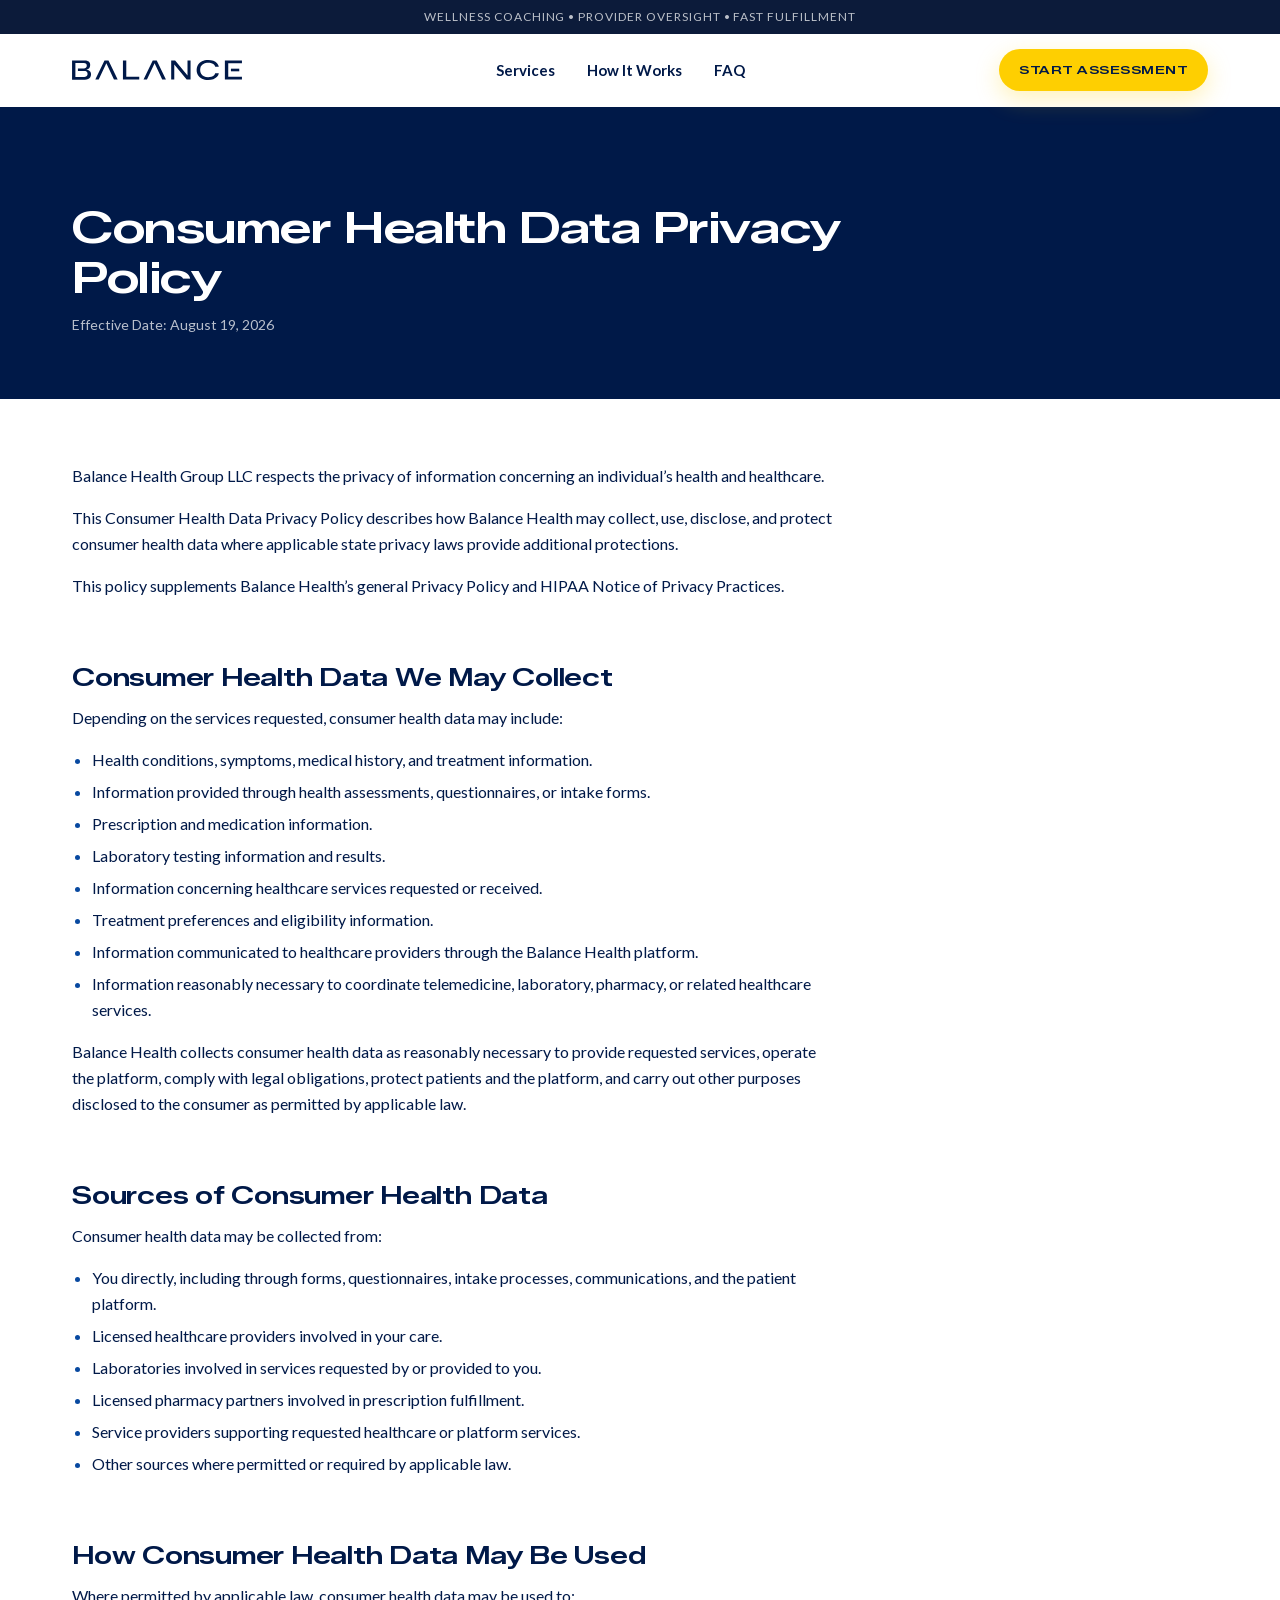
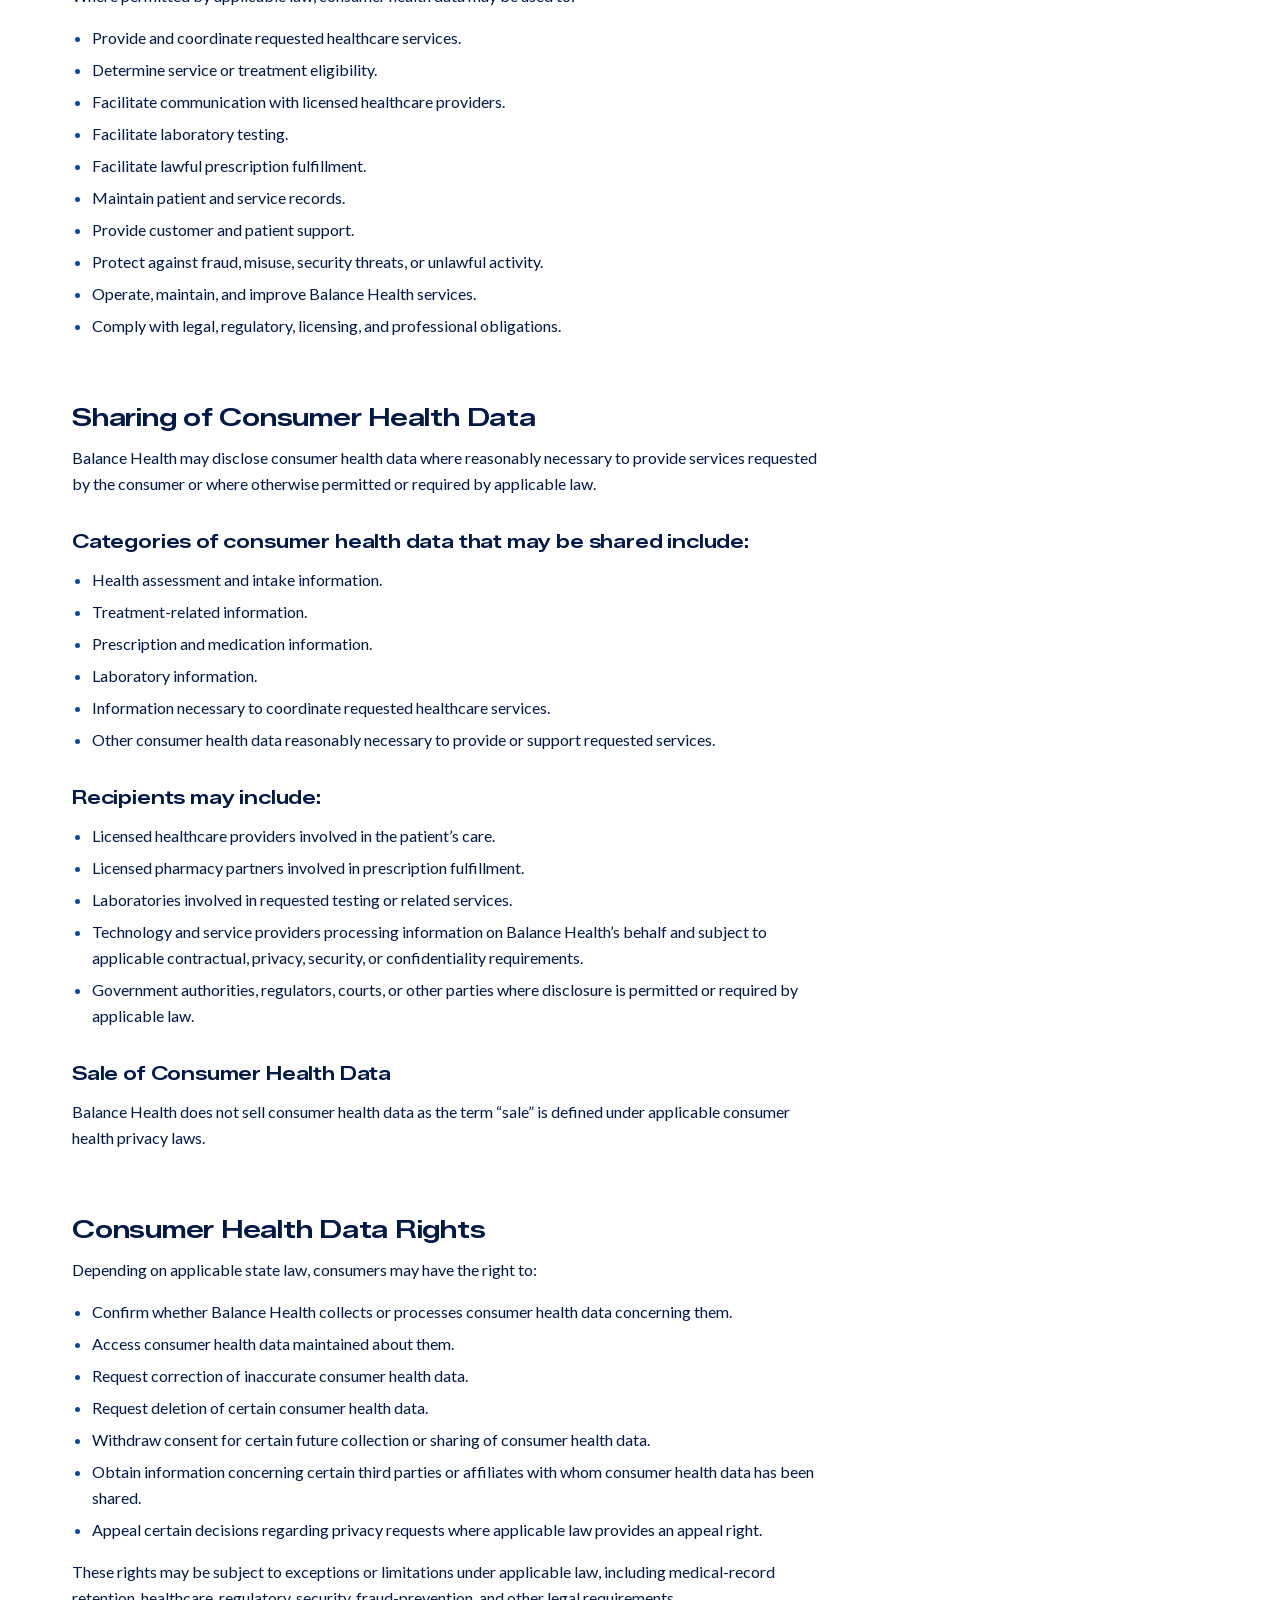
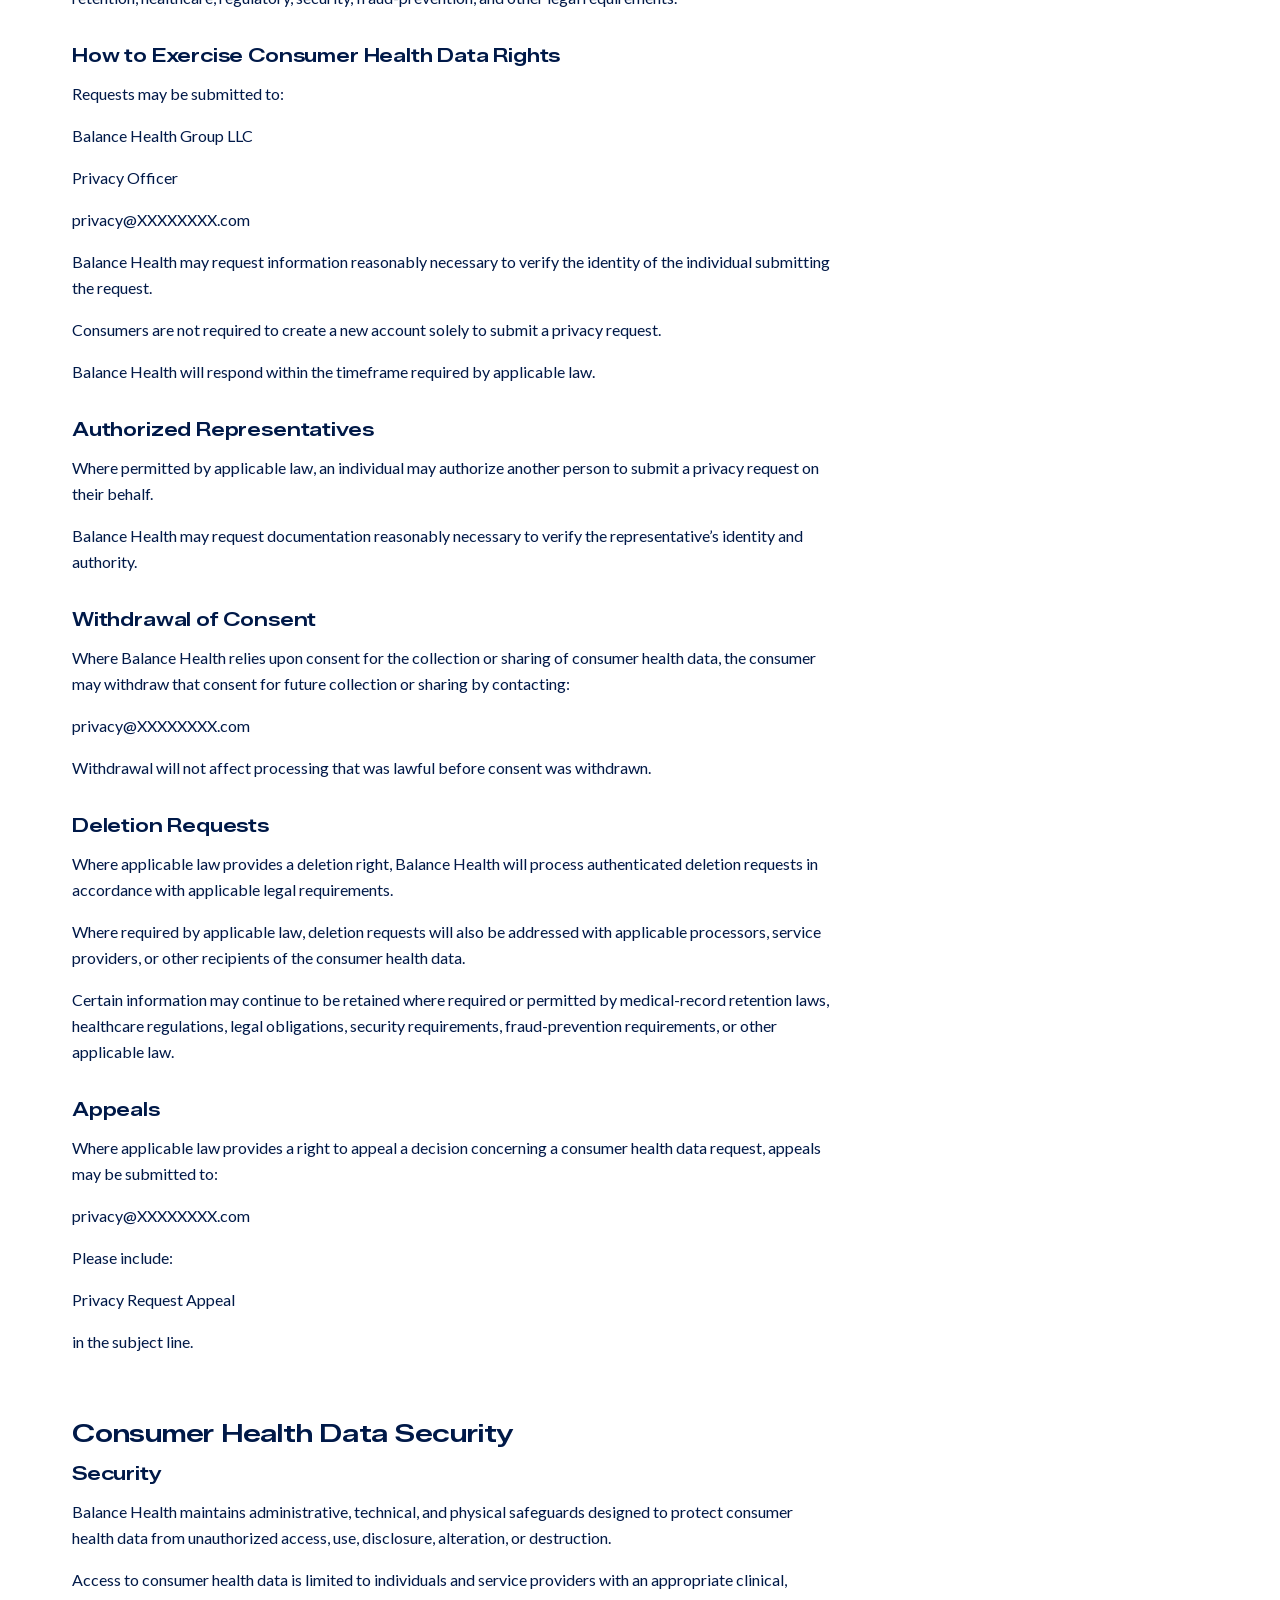
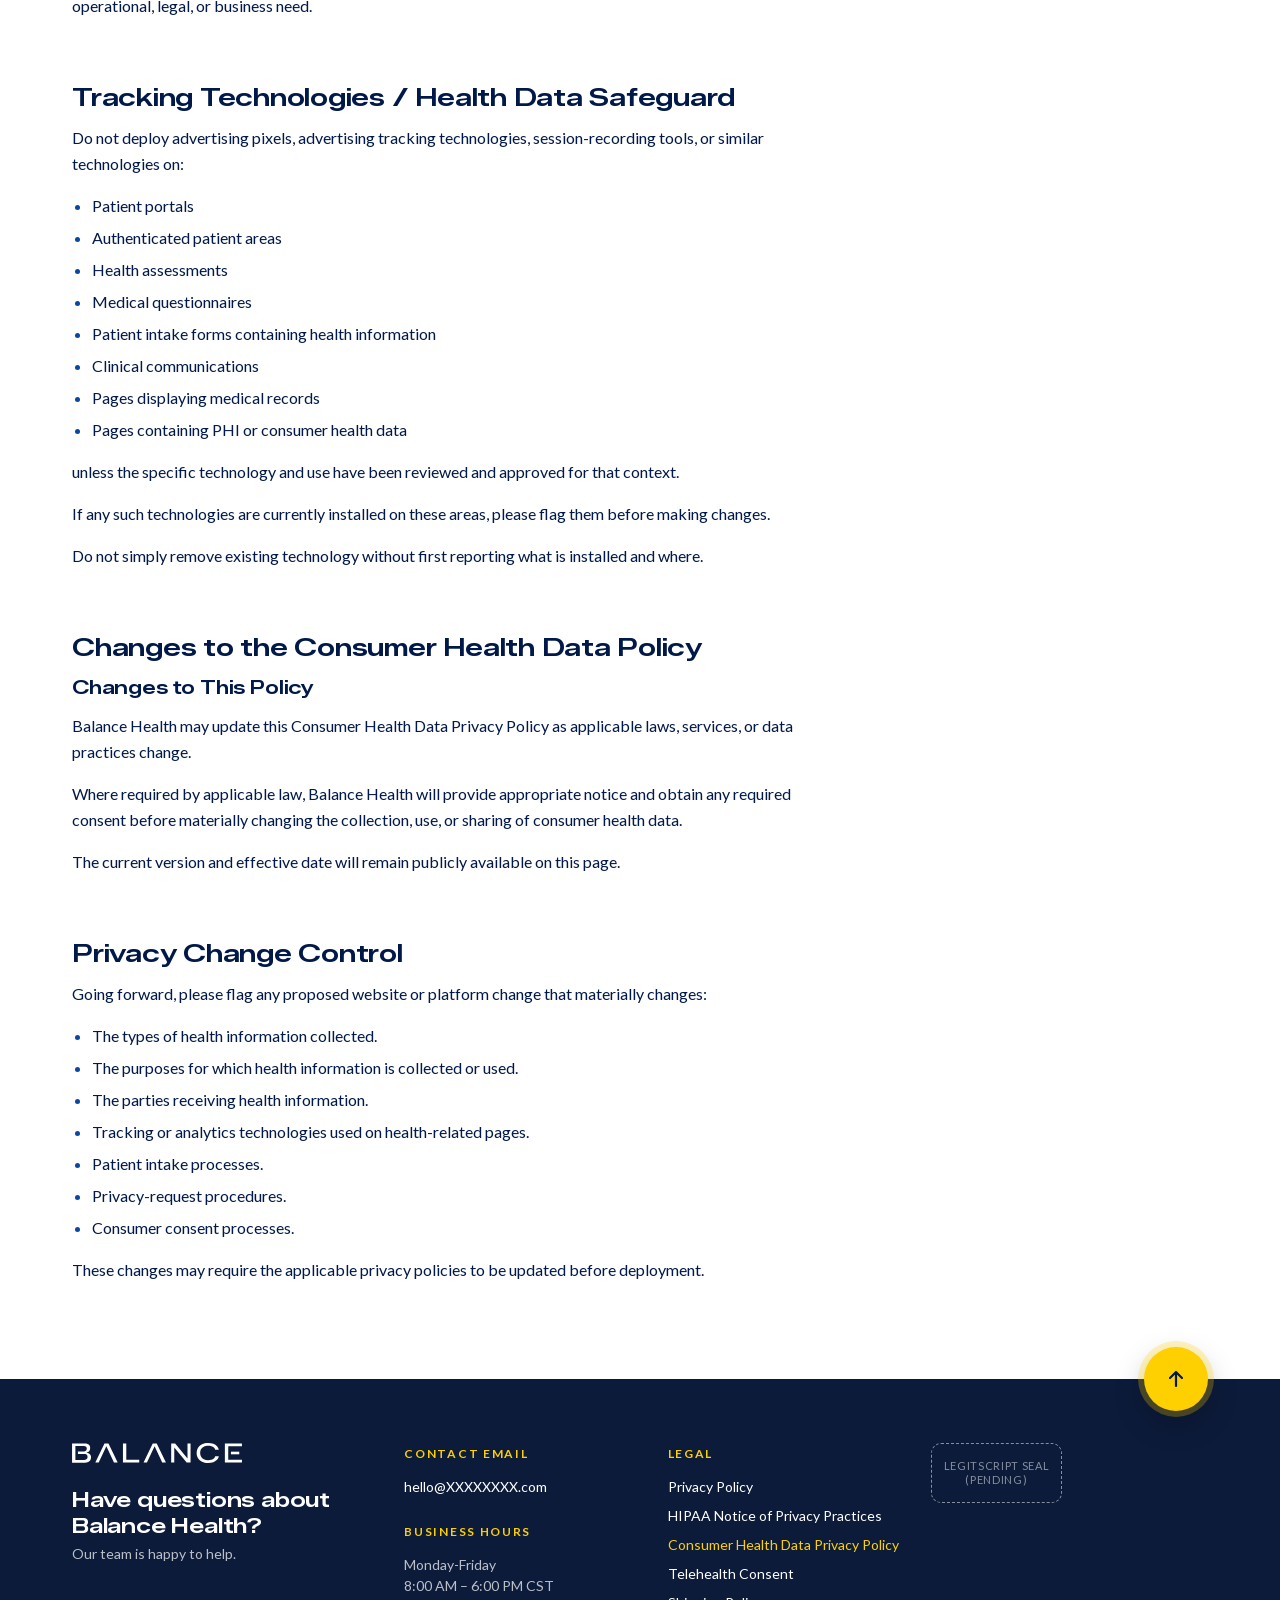
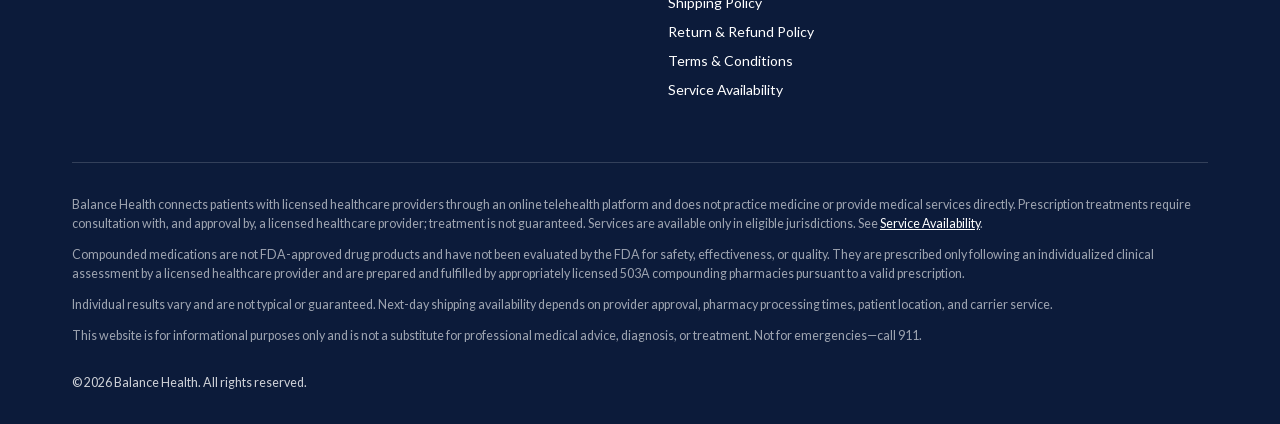
==== commit 55e629b6: "CTAs anchor to the form; early-access form POSTs JSON to a backend endpoint - All six homepage CTA b" ====
--- a/consumer-health-data-privacy-policy.html
+++ b/consumer-health-data-privacy-policy.html
@@ -20,15 +20,15 @@
   <link rel="stylesheet" href="tokens/colors.css?v=1000">
   <link rel="stylesheet" href="tokens/type.css?v=1000">
   <link rel="stylesheet" href="css/fonts.css?v=1000">
-  <link rel="stylesheet" href="css/site.css?v=1001">
-  <link rel="stylesheet" href="css/legal.css?v=1002">
+  <link rel="stylesheet" href="css/site.css?v=1012">
+  <link rel="stylesheet" href="css/legal.css?v=1012">
 </head>
 <body>
   <a class="skip-link" href="#main">Skip to content</a>
 
   <div class="topbar">Wellness Coaching • Provider Oversight • Fast Fulfillment</div>
 
-  <header class="site-header">
+  <header class="site-header" id="top">
     <div class="container site-header__inner">
       <a class="site-header__logo" href="index.html" aria-label="Balance Health home">
         <img src="assets/brand/balance-wordmark-navy.svg?v=1000" alt="Balance Health" width="170" height="20">
@@ -38,7 +38,7 @@
         <a href="index.html#how">How It Works</a>
         <a href="index.html#faq">FAQ</a>
       </nav>
-      <a class="btn btn--primary btn--sm" href="#">Start Assessment</a>
+      <a class="btn btn--primary btn--sm" href="index.html#joinForm">Start Assessment</a>
     </div>
   </header>
 
@@ -191,6 +191,7 @@
   </main>
 
   <footer class="site-footer">
+    <a class="to-top" href="#top" aria-label="Back to top"><svg aria-hidden="true" viewBox="0 0 24 24" fill="none" stroke="currentColor" stroke-width="2.2" stroke-linecap="round" stroke-linejoin="round"><path d="M5 12h14M13 6l6 6-6 6"/></svg></a>
     <div class="container">
       <div class="footer-top">
         <div class="footer-brand">
--- a/css/site.css
+++ b/css/site.css
@@ -36,8 +36,7 @@
   text-transform: uppercase;
   color: var(--color-text-muted);
 }
-.label--pill { padding: 6px 12px; border-radius: var(--radius-pill); background: var(--color-accent); color: var(--bh-signature-navy); letter-spacing: 0.12em; }
-.on-navy .label:not(.label--pill) { color: var(--color-accent); }
+.on-navy .label { color: var(--color-accent); }
 .on-navy .form-card .label { color: var(--color-text-muted); }
 
 /* ---------- Buttons ---------- */
@@ -93,22 +92,28 @@
 .trust li { display: flex; align-items: center; gap: 10px; font-size: 14px; line-height: 18px; font-weight: 700; }
 .trust svg { flex: none; width: 22px; height: 22px; color: var(--color-accent); }
 
-.hero__visual { position: relative; }
-.hero__photo { position: relative; border-radius: var(--radius-lg); overflow: hidden; aspect-ratio: 4 / 5; background: #C8C4C4; box-shadow: 0 30px 80px rgba(0, 0, 0, .35); }
-.hero__photo img, .hero__video { display: block; width: 100%; height: 100%; object-fit: cover; }
-.chip {
-  position: absolute; display: flex; align-items: center; gap: 10px;
-  padding: 12px 16px; border-radius: var(--radius-md);
-  background: var(--bh-white); color: var(--color-text);
-  font-weight: 700; font-size: 14px; line-height: 18px;
-  box-shadow: 0 14px 40px rgba(0, 25, 72, .22);
-}
-.chip__icon { display: grid; place-items: center; width: 34px; height: 34px; border-radius: 50%; background: var(--bh-cloud); color: var(--bh-active-blue); }
-.chip__icon svg { width: 18px; height: 18px; }
-.chip__avatar { flex: none; width: 40px; height: 40px; border-radius: 50%; overflow: hidden; box-shadow: 0 0 0 2px var(--bh-white), 0 0 0 4px var(--bh-cloud); }
-.chip__avatar img { width: 100%; height: 100%; object-fit: cover; }
-.chip--a { left: -8px; top: 12%; }
-.chip--b { right: -8px; bottom: 14%; }
+/* Background video + the "Λ" from the wordmark. Phones: the tall cut sits on top at its own 3:4 and the copy
+   rises over its navy fade. Desktop (≥900px): the wide cut fills the whole hero, copy on a navy scrim at left. */
+.hero--bg { isolation: isolate; }
+.hero--bg::before { display: none; }
+.hero__bg {
+  position: absolute; top: 0; left: 0; right: 0; z-index: -1; aspect-ratio: 4 / 5; overflow: hidden;
+  background: var(--color-bg-strong) url("../images/hero-member-poster.webp?v=1001") center / cover no-repeat;
+}
+.hero__bg::after { /* fade into the navy section so the copy reads over the lower part of the shot */
+  content: ""; position: absolute; inset: 0;
+  background: linear-gradient(180deg, rgba(0, 25, 72, 0) 38%, rgba(0, 25, 72, .72) 66%, var(--bh-signature-navy) 92%);
+}
+.hero__video { position: absolute; inset: 0; width: 100%; height: 100%; object-fit: cover; opacity: 0; transition: opacity .6s ease; }
+.hero__video.is-playing { opacity: 1; }
+.hero__art { position: absolute; inset: 0; width: 100%; height: 100%; z-index: 1; pointer-events: none; }
+.hero__art--wide { display: none; }
+.hero--bg .hero__grid { padding-top: calc(100vw * 5 / 4 - 150px); }
+
+/* The "Λ" window: navy shade outside the letter's outline, a yellow edge that fades out before the copy */
+.hero__shade { fill: var(--bh-signature-navy); opacity: .8; }
+.hero__lambda { fill: none; stroke: url(#bh-lambda-fade); stroke-width: 7px; }
+.hero__fade-stop { stop-color: var(--bh-optimistic-yellow); }
 
 @media (min-width: 768px) {
   .hero__cta .btn { width: auto; }
@@ -116,11 +121,30 @@
   .hero__statement { font-size: 20px; line-height: 28px; }
 }
 @media (min-width: 1024px) {
-  .hero__grid { grid-template-columns: 1.15fr .85fr; align-items: center; gap: var(--space-8); padding-top: var(--space-9); padding-bottom: var(--space-9); }
   .hero__title { font-size: 56px; line-height: 60px; }
   .trust { grid-template-columns: 1fr 1fr; max-width: 520px; }
-  .chip--a { left: -40px; }
-  .chip--b { right: -32px; }
+}
+/* Tablets / small laptops (600–1279px): wide cut centred on top, copy below — like phones */
+.hero__art--mid { display: none; }
+@media (min-width: 600px) and (max-width: 1279.98px) {
+  .hero__bg { aspect-ratio: auto; height: clamp(380px, 52vw, 600px); background-image: url("../images/hero-member-wide-poster.webp?v=1003"); }
+  .hero__art--tall { display: none; }
+  .hero__art--mid { display: block; }
+  .hero--bg .hero__grid { padding-top: calc(clamp(380px, 52vw, 600px) - 130px); }
+  .hero--bg .hero__copy { max-width: 720px; }
+}
+/* Desktop (≥1280px): wide cut fills the hero, copy on a navy scrim at left */
+@media (min-width: 1280px) {
+  .hero--bg { display: flex; align-items: center; min-height: clamp(640px, calc(100svh - 110px), 860px); }
+  /* past 1280px the shot slides right so the "Λ" stays clear of the copy; the gap on the left is plain navy */
+  .hero__bg { left: max(0px, calc(50% - 640px)); bottom: 0; aspect-ratio: auto; background-image: url("../images/hero-member-wide-poster.webp?v=1003"); background-position: left center; }
+  .hero__bg::after { background: linear-gradient(90deg, rgba(0, 25, 72, .94) 0%, rgba(0, 25, 72, .86) 34%, rgba(0, 25, 72, .35) 52%, rgba(0, 25, 72, 0) 66%); }
+  .hero__video { object-position: left center; }
+  .hero__art--tall { display: none; }
+  .hero__art--wide { display: block; }
+  .hero--bg .hero__grid { width: 100%; padding-top: var(--space-9); padding-bottom: var(--space-9); }
+  .hero--bg .hero__copy { max-width: 600px; }
+  .hero__lambda { stroke-width: 10px; }
 }
 @media (min-width: 1280px) {
   .hero__title { font-size: 64px; line-height: 68px; }
@@ -179,29 +203,28 @@
 .panel__bar::after { content: ""; position: absolute; inset: 0 auto 0 0; width: var(--w, 60%); border-radius: inherit; background: linear-gradient(90deg, var(--bh-royal-blue), var(--bh-active-blue)); }
 .panel__val { height: 8px; border-radius: 99px; background: #E2E3EA; }
 
-/* ---------- Why it's different ---------- */
-.why { display: grid; gap: var(--space-7); }
-.features { display: grid; gap: var(--space-4); }
-.feature { display: grid; grid-template-columns: 48px 1fr; gap: var(--space-4); padding: var(--space-5); border: 1px solid var(--color-border-inverse); border-radius: var(--radius-md); background: rgba(255, 255, 255, .03); color: inherit; text-decoration: none; transition: background-color .2s ease, border-color .2s ease; }
-.feature:hover { background: rgba(255, 255, 255, .07); border-color: rgba(254, 207, 1, .5); }
-.feature__icon { display: grid; place-items: center; width: 48px; height: 48px; border-radius: 14px; background: var(--color-accent); color: var(--bh-signature-navy); }
-.feature__icon svg { width: 24px; height: 24px; }
-.feature h3 { font-size: 18px; line-height: 24px; }
-.feature p { margin-top: 6px; color: var(--color-text-inverse-muted); }
+/* ---------- Why it's different: GSK "card-slides" — calm intro, staggered photo cards ---------- */
+.why .section-head p { max-width: 880px; margin-left: auto; margin-right: auto; text-align: left; } /* GSK: centred title, body left-aligned in a narrow column */
+@media (min-width: 768px) { .why .section-head p { text-align: center; } }
+.rail__track.why-track { margin-top: var(--space-7); align-items: flex-start; } /* beats .rail__track { margin: 0 } later in the file */
+.why-card { width: min(80vw, 340px); }
+.why-card:nth-child(odd) { margin-top: var(--space-7); } /* middle card sits higher, as on gsk.com */
+.why-card__link { display: flex; flex-direction: column; border-radius: var(--radius-lg); overflow: hidden; background: rgba(255, 255, 255, .06); color: inherit; text-decoration: none; transition: background-color .25s ease; }
+.why-card__link:hover { background: rgba(255, 255, 255, .11); }
+.why-card__media { display: block; aspect-ratio: 5 / 4; overflow: hidden; background: var(--bh-royal-blue); }
+.why-card__media img { width: 100%; height: 100%; object-fit: cover; transition: transform .6s ease; }
+.why-card__link:hover .why-card__media img { transform: scale(1.04); }
+.why-card__body { display: flex; flex-direction: column; min-height: 250px; padding: var(--space-5); }
+.why-card h3 { font-size: 20px; line-height: 26px; }
+.why-card p { margin-top: var(--space-3); color: var(--color-text-inverse-muted); }
+/* the gsk.com corner control: outline circle that fills on hover */
+.why-card__go { display: grid; place-items: center; align-self: flex-end; width: 46px; height: 46px; margin-top: auto; border: 1.5px solid rgba(255, 255, 255, .45); border-radius: 50%; color: var(--bh-white); transition: background-color .2s ease, border-color .2s ease, color .2s ease; }
+.why-card__go svg { width: 18px; height: 18px; }
+.why-card__link:hover .why-card__go, .why-card__link:focus-visible .why-card__go { background: var(--color-accent); border-color: var(--color-accent); color: var(--bh-signature-navy); }
 @media (min-width: 1024px) {
-  .why { grid-template-columns: .9fr 1.1fr; align-items: start; gap: var(--space-8); }
-}
-
-/* ---------- Personalized care ---------- */
-.care { display: grid; gap: var(--space-7); }
-.care-list { display: grid; gap: var(--space-4); }
-.care-item { display: grid; grid-template-columns: 56px 1fr; gap: var(--space-4); padding: var(--space-5); background: var(--bh-white); border-radius: var(--radius-md); border: 1px solid var(--color-border); }
-.care-item__icon { display: grid; place-items: center; width: 56px; height: 56px; border-radius: 16px; background: var(--bh-signature-navy); color: var(--color-accent); }
-.care-item__icon svg { width: 26px; height: 26px; }
-.care-item h3 { font-size: 20px; line-height: 26px; }
-.care-item p { margin-top: 6px; color: var(--color-text-muted); }
-@media (min-width: 1024px) {
-  .care { grid-template-columns: .85fr 1.15fr; align-items: center; gap: var(--space-8); }
+  .why-card { width: calc((min(100cqi, var(--container)) - 2 * var(--gutter) - 2 * var(--space-5)) / 3); }
+  .why-card:nth-child(odd) { margin-top: var(--space-8); }
+  .why-card__body { min-height: 300px; }
 }
 
 /* ---------- Wellness coaches ---------- */
@@ -235,30 +258,6 @@
 .chat__review { display: flex; align-items: center; gap: 10px; margin-top: var(--space-4); padding: 10px 12px; border-radius: var(--radius-sm); background: rgba(254, 207, 1, .18); font-weight: 700; font-size: 14px; }
 .chat__review svg { width: 20px; height: 20px; color: var(--bh-signature-navy); }
 
-/* ---------- How it works ---------- */
-.steps { margin-top: var(--space-7); }
-.steps__tabs { display: grid; gap: var(--space-3); }
-.step-tab {
-  display: flex; align-items: center; gap: var(--space-4); width: 100%; text-align: left;
-  padding: var(--space-4) var(--space-5); border: 1px solid var(--color-border); border-radius: var(--radius-md);
-  background: var(--bh-white); color: var(--color-text); cursor: pointer;
-  font-family: var(--font-display); font-weight: var(--weight-display); font-size: 16px; line-height: 22px;
-  transition: background-color .2s ease, border-color .2s ease, color .2s ease;
-}
-.step-tab__num { flex: none; display: grid; place-items: center; width: 40px; height: 40px; border-radius: 50%; background: var(--bh-cloud); font-size: 15px; }
-.step-tab[aria-selected="true"] { background: var(--bh-signature-navy); border-color: var(--bh-signature-navy); color: var(--bh-white); }
-.step-tab[aria-selected="true"] .step-tab__num { background: var(--color-accent); color: var(--bh-signature-navy); }
-.step-panel { margin-top: var(--space-5); display: grid; gap: var(--space-5); align-items: center; padding: var(--space-6) var(--space-5); background: var(--bh-white); border-radius: var(--radius-lg); border: 1px solid var(--color-border); }
-.step-panel[hidden] { display: none; }
-.step-panel h3 { font-size: var(--text-h1); line-height: var(--leading-h1); }
-.step-panel p { margin-top: var(--space-3); color: var(--color-text-muted); font-size: 17px; line-height: 27px; max-width: 460px; }
-.step-panel__art { display: grid; place-items: center; aspect-ratio: 16 / 10; border-radius: var(--radius-md); background: radial-gradient(90% 90% at 70% 20%, var(--bh-active-blue), var(--bh-signature-navy)); color: var(--color-accent); }
-.step-panel__art svg { width: 30%; height: auto; }
-@media (min-width: 900px) {
-  .steps__tabs { grid-template-columns: repeat(3, 1fr); }
-  .step-panel { grid-template-columns: 1fr 1fr; padding: var(--space-7); gap: var(--space-7); }
-}
-
 /* ---------- FAQ ---------- */
 .faq { display: grid; gap: var(--space-7); }
 .faq__intro h3 { margin-top: var(--space-6); font-size: var(--text-h2); line-height: var(--leading-h2); }
@@ -301,6 +300,8 @@
 .consent { display: grid; grid-template-columns: 22px 1fr; gap: 12px; align-items: start; font-size: 12.5px; line-height: 18px; color: var(--color-text-muted); }
 .consent input { width: 20px; height: 20px; margin: 0; accent-color: var(--bh-signature-navy); }
 .form-legal { font-size: 13px; line-height: 19px; color: var(--color-text-muted); }
+.form-error { color: #C2362B; font-size: 14px; line-height: 20px; font-weight: 700; }
+.form-card .btn:disabled { opacity: .6; cursor: progress; transform: none; }
 .form-card .btn { width: 100%; }
 .form-success { text-align: center; padding: var(--space-6) 0; }
 .form-success__icon { display: grid; place-items: center; width: 64px; height: 64px; margin: 0 auto var(--space-4); border-radius: 50%; background: var(--color-accent); color: var(--bh-signature-navy); }
@@ -327,6 +328,84 @@
 .footer-copy { margin-top: var(--space-4); color: rgba(255, 255, 255, .8); }
 @media (min-width: 900px) { .footer-top { grid-template-columns: 1.3fr 1fr 1fr 1.2fr; } }
 
+/* ---------- Rail: horizontal scroll-snap track + arrows + progress (after gsk.com's carousels) ---------- */
+/* The track bleeds to the viewport edge but its first card lines up with the container */
+.rail { container-type: inline-size; --rail-inset: max(var(--gutter), calc((100cqi - var(--container)) / 2 + var(--gutter))); }
+.rail__track {
+  list-style: none; margin: 0; padding: var(--space-2) var(--rail-inset) var(--space-5);
+  display: flex; gap: var(--space-5); overflow-x: auto; scroll-snap-type: x mandatory; scroll-padding-inline: var(--rail-inset);
+  scrollbar-width: none; -webkit-overflow-scrolling: touch;
+}
+.rail__track::-webkit-scrollbar { display: none; }
+.rail__track > li { flex: none; scroll-snap-align: start; }
+.rail__controls { display: flex; align-items: center; justify-content: center; gap: var(--space-4); margin-top: var(--space-3); }
+.rail--static .rail__controls { display: none; }
+.rail__btn { display: grid; place-items: center; width: 44px; height: 44px; padding: 0; border: 1.5px solid var(--color-border); border-radius: 50%; background: var(--bh-white); color: var(--bh-signature-navy); cursor: pointer; transition: background-color .2s ease, opacity .2s ease; }
+.rail__btn svg { width: 18px; height: 18px; }
+.rail__btn[data-rail-prev] svg { transform: rotate(180deg); }
+.rail__btn:hover:not(:disabled) { background: var(--color-accent); border-color: var(--color-accent); }
+.rail__btn:disabled { opacity: .35; cursor: default; }
+.rail__progress { position: relative; width: min(320px, 50vw); height: 4px; border-radius: 99px; background: var(--color-border); overflow: hidden; }
+.rail__bar { position: absolute; inset: 0 auto 0 0; width: var(--rail-size, 30%); border-radius: inherit; background: var(--bh-active-blue); transform: translateX(var(--rail-pos, 0%)); }
+.on-navy .rail__btn { background: transparent; border-color: var(--color-border-inverse); color: var(--bh-white); }
+.on-navy .rail__btn:hover:not(:disabled) { color: var(--bh-signature-navy); }
+.on-navy .rail__progress { background: var(--color-border-inverse); }
+.on-navy .rail__bar { background: var(--color-accent); }
+
+/* ---------- Personalized care: staggered photo cards (gsk.com story strip) ---------- */
+.story-track { margin-top: var(--space-7); align-items: flex-start; }
+.story { width: min(78vw, 320px); }
+.story:nth-child(odd) { margin-top: var(--space-7); } /* the gsk.com stagger */
+.story__media { display: block; aspect-ratio: 3 / 4; border-radius: var(--radius-lg); overflow: hidden; background: var(--bh-royal-blue); }
+.story__media img { width: 100%; height: 100%; object-fit: cover; transition: transform .6s ease; }
+.story:hover .story__media img { transform: scale(1.04); }
+.story__title { margin-top: var(--space-4); font-size: 20px; line-height: 26px; }
+.story__text { margin-top: var(--space-2); color: var(--color-text-muted); }
+@media (min-width: 1024px) {
+  .story { width: calc((min(100cqi, var(--container)) - 2 * var(--gutter) - 2 * var(--space-5)) / 3); }
+  .story:nth-child(odd) { margin-top: var(--space-8); }
+  .story__media { aspect-ratio: 4 / 5; }
+}
+
+/* ---------- How it works: big-number cards over the cell render (gsk.com stat cards) ---------- */
+.how { position: relative; isolation: isolate; overflow: hidden; }
+.how::before {
+  content: ""; position: absolute; inset: 0; z-index: -1;
+  background: radial-gradient(60% 45% at 50% 18%, var(--bh-cloud) 30%, rgba(243, 243, 247, 0)), url("../images/impact-cells.webp?v=1009") right bottom / cover no-repeat; opacity: .9;
+}
+.step-track { margin-top: var(--space-7); }
+.step-card {
+  display: flex; flex-direction: column; width: min(82vw, 360px); min-height: 300px; padding: var(--space-6) var(--space-5);
+  background: rgba(255, 255, 255, .92); backdrop-filter: blur(6px); -webkit-backdrop-filter: blur(6px);
+  border-radius: var(--radius-lg); box-shadow: 0 18px 50px rgba(0, 25, 72, .08);
+}
+.step-card h3 { font-size: var(--text-h2); line-height: var(--leading-h2); }
+.step-card p { margin-top: var(--space-3); color: var(--color-text-muted); font-size: 17px; line-height: 27px; }
+/* the step number sits at the foot of the card: no text above the title */
+.step-card__num { margin-top: auto; padding-top: var(--space-5); font-family: var(--font-display); font-weight: var(--weight-display); font-size: 96px; line-height: .8; letter-spacing: -0.04em; color: var(--bh-active-blue); }
+@media (min-width: 1024px) {
+  .step-card { width: calc((min(100cqi, var(--container)) - 2 * var(--gutter) - 2 * var(--space-5)) / 3); min-height: 340px; }
+  .step-card__num { font-size: 128px; }
+}
+
+/* ---------- The hero's "Λ" window, reused on card photos: navy shade outside the letter, yellow edge fading out ---------- */
+.why-card__media, .story__media { position: relative; }
+.lambda { position: absolute; inset: 0; width: 100%; height: 100%; pointer-events: none; }
+.lambda__shade { fill: var(--bh-signature-navy); opacity: .8; }
+.lambda__edge { fill: none; stroke: url(#bh-lambda-fade); stroke-width: 4px; }
+
+/* ---------- Back to top: circle on the footer's top edge (gsk.com) ---------- */
+.site-footer { position: relative; }
+.to-top {
+  position: absolute; top: -32px; right: var(--gutter); display: grid; place-items: center; width: 64px; height: 64px; border-radius: 50%;
+  background: var(--color-accent); color: var(--bh-signature-navy); box-shadow: 0 0 0 6px rgba(254, 207, 1, .25), 0 12px 30px rgba(0, 0, 0, .25);
+  transition: transform .2s ease;
+}
+.to-top svg { width: 24px; height: 24px; transform: rotate(-90deg); }
+.to-top:hover { transform: translateY(-3px); }
+.site-footer a.to-top { color: var(--bh-signature-navy); text-decoration: none; }
+.to-top { right: max(var(--gutter), calc(50% - var(--container) / 2 + var(--gutter))); }
+
 /* ---------- Reveal (JS adds .js; reduced motion shows everything) ---------- */
 .js .reveal { opacity: 0; transform: translateY(18px); transition: opacity .7s ease, transform .7s ease; }
 .js .reveal.is-in { opacity: 1; transform: none; }
@@ -344,7 +423,3 @@
 }
 .btn { white-space: nowrap; }
 .service-card__cta .btn, .hero__cta .btn { white-space: normal; }
-@media (max-width: 1023px) {
-  .chip--a { left: 12px; top: 16px; }
-  .chip--b { right: 12px; bottom: 16px; }
-}
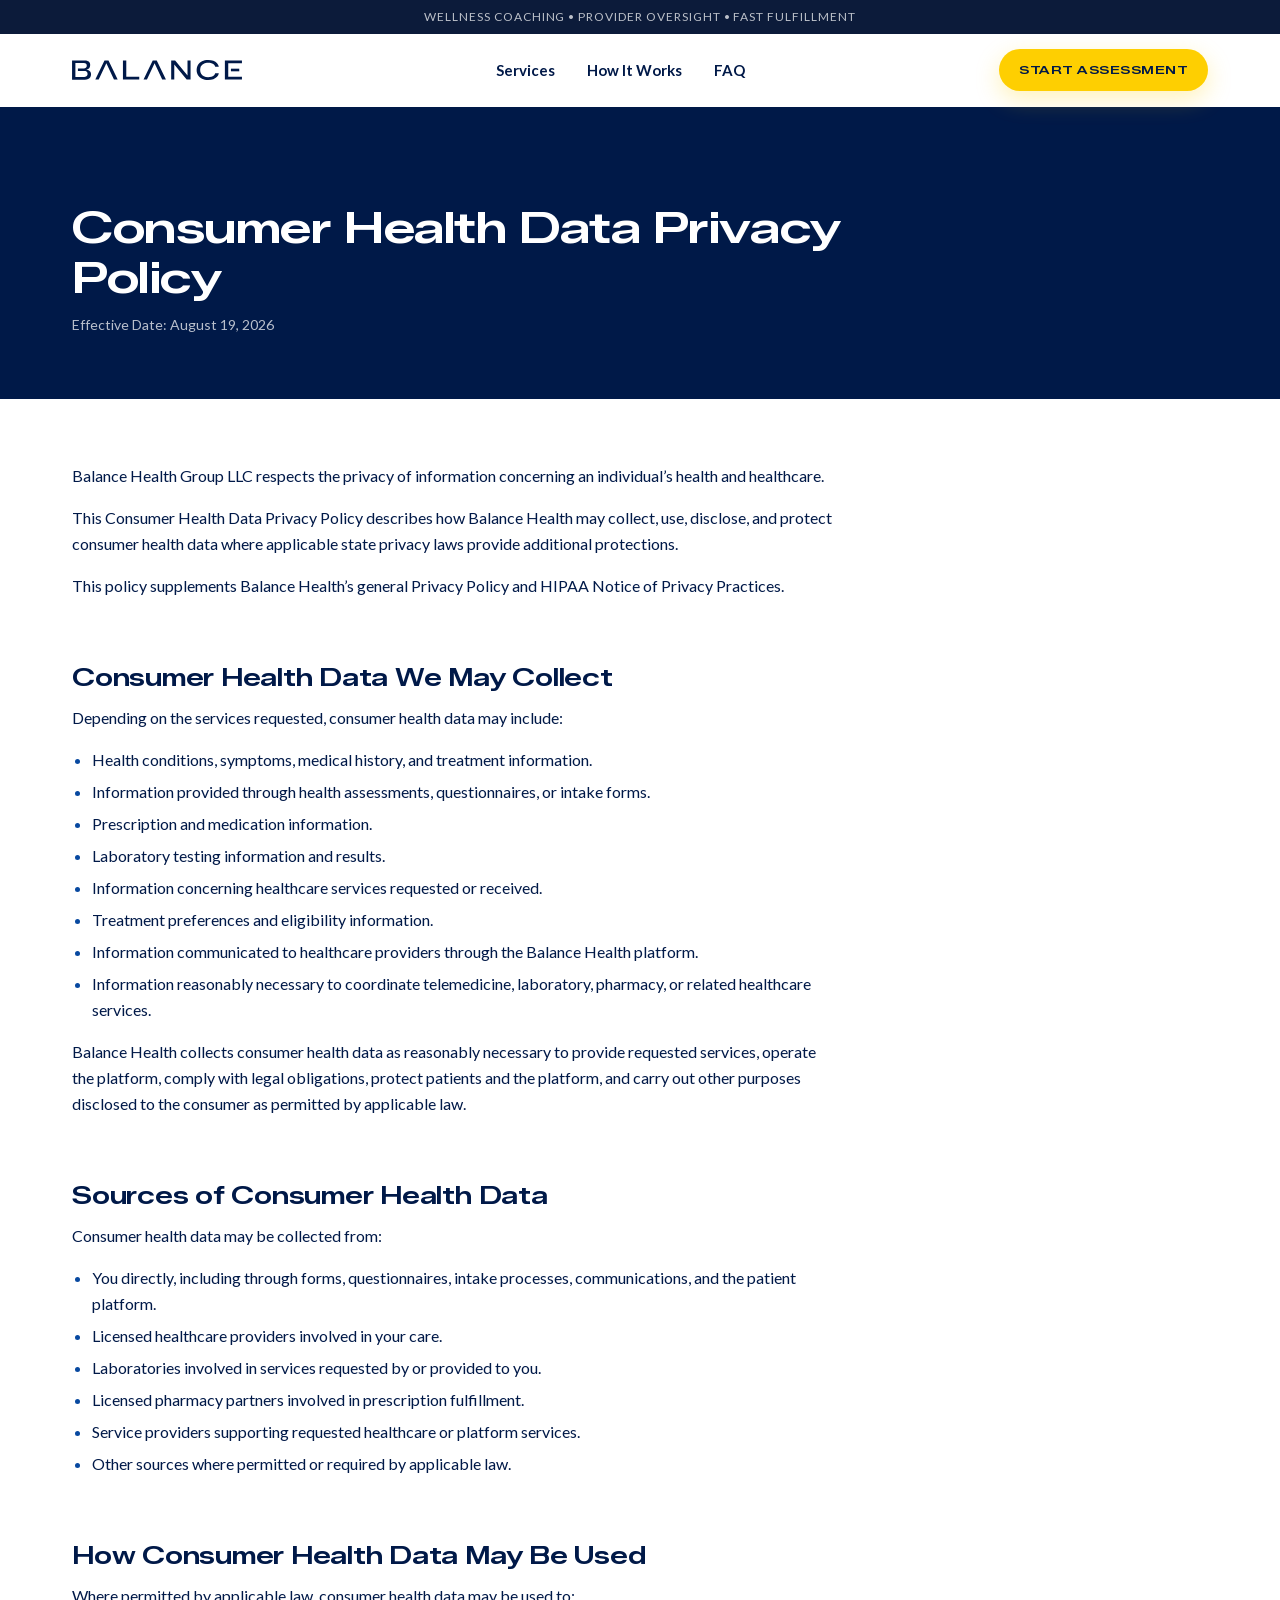
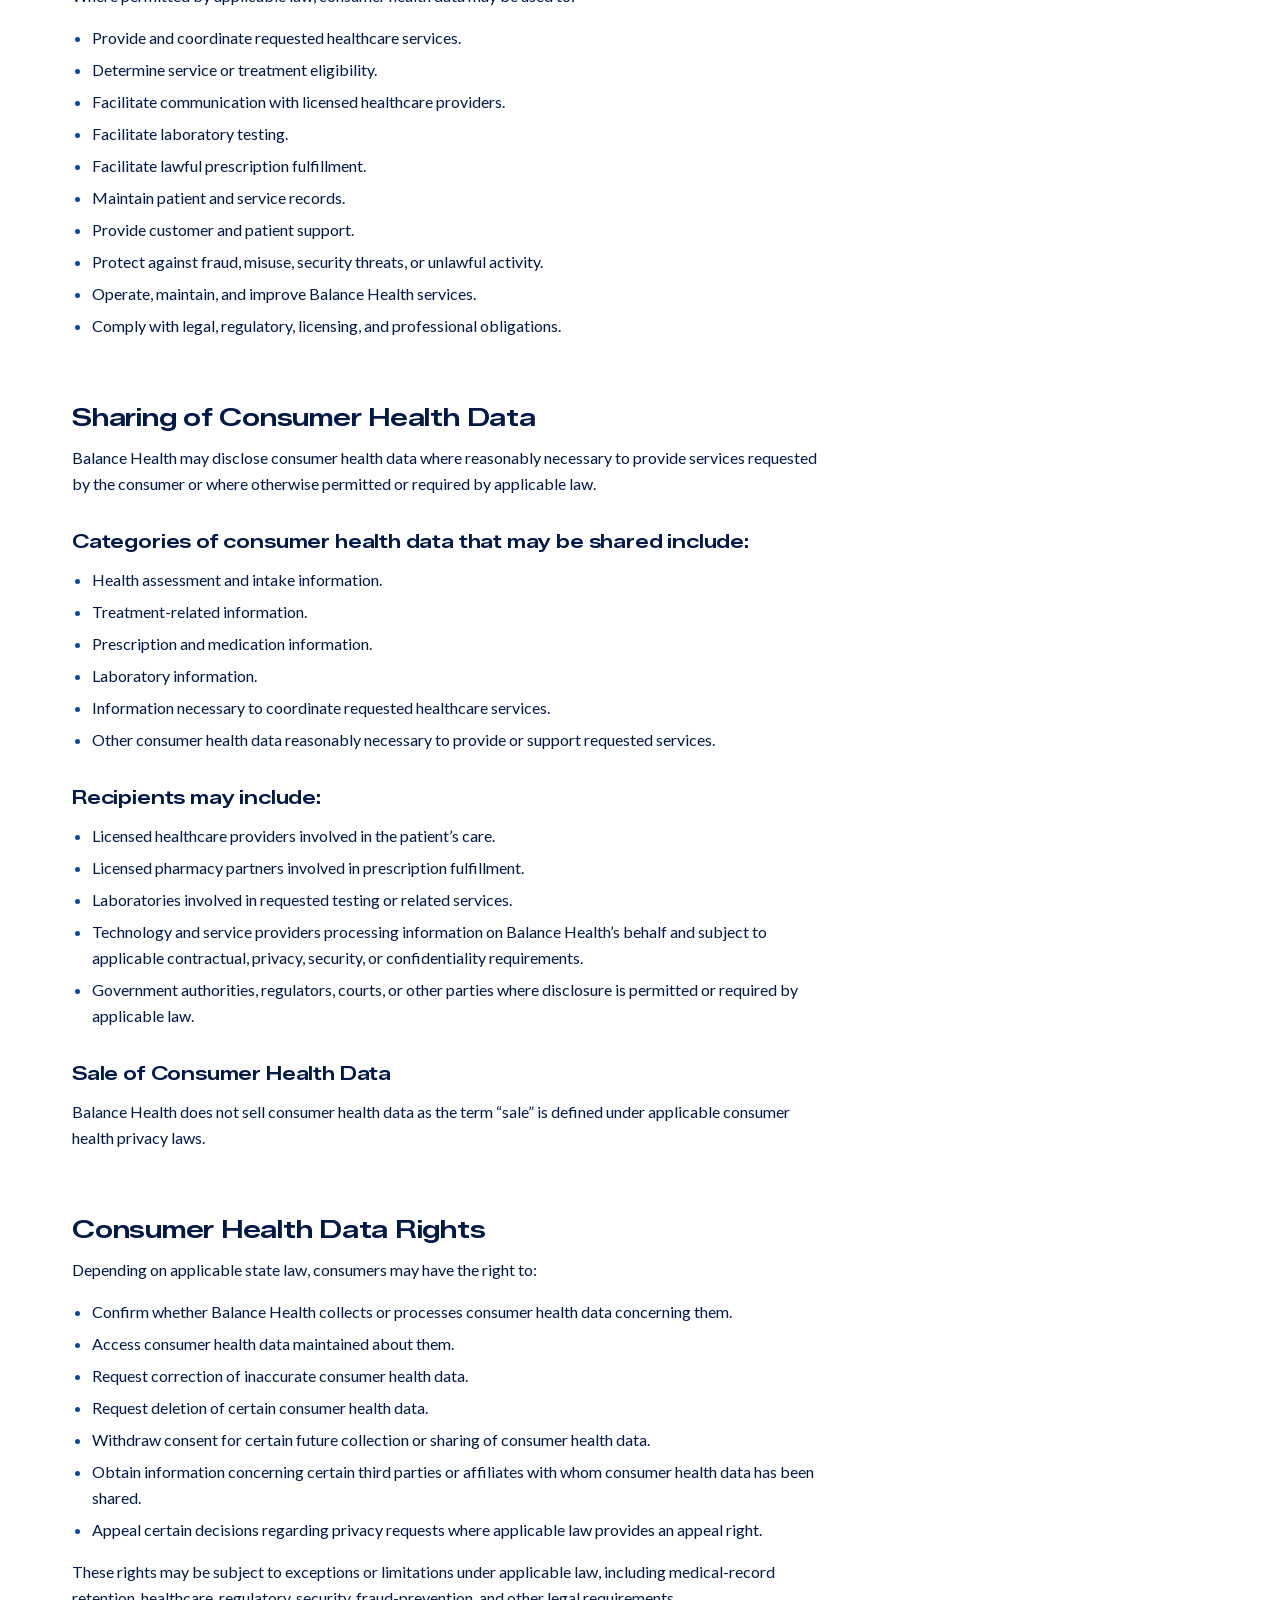
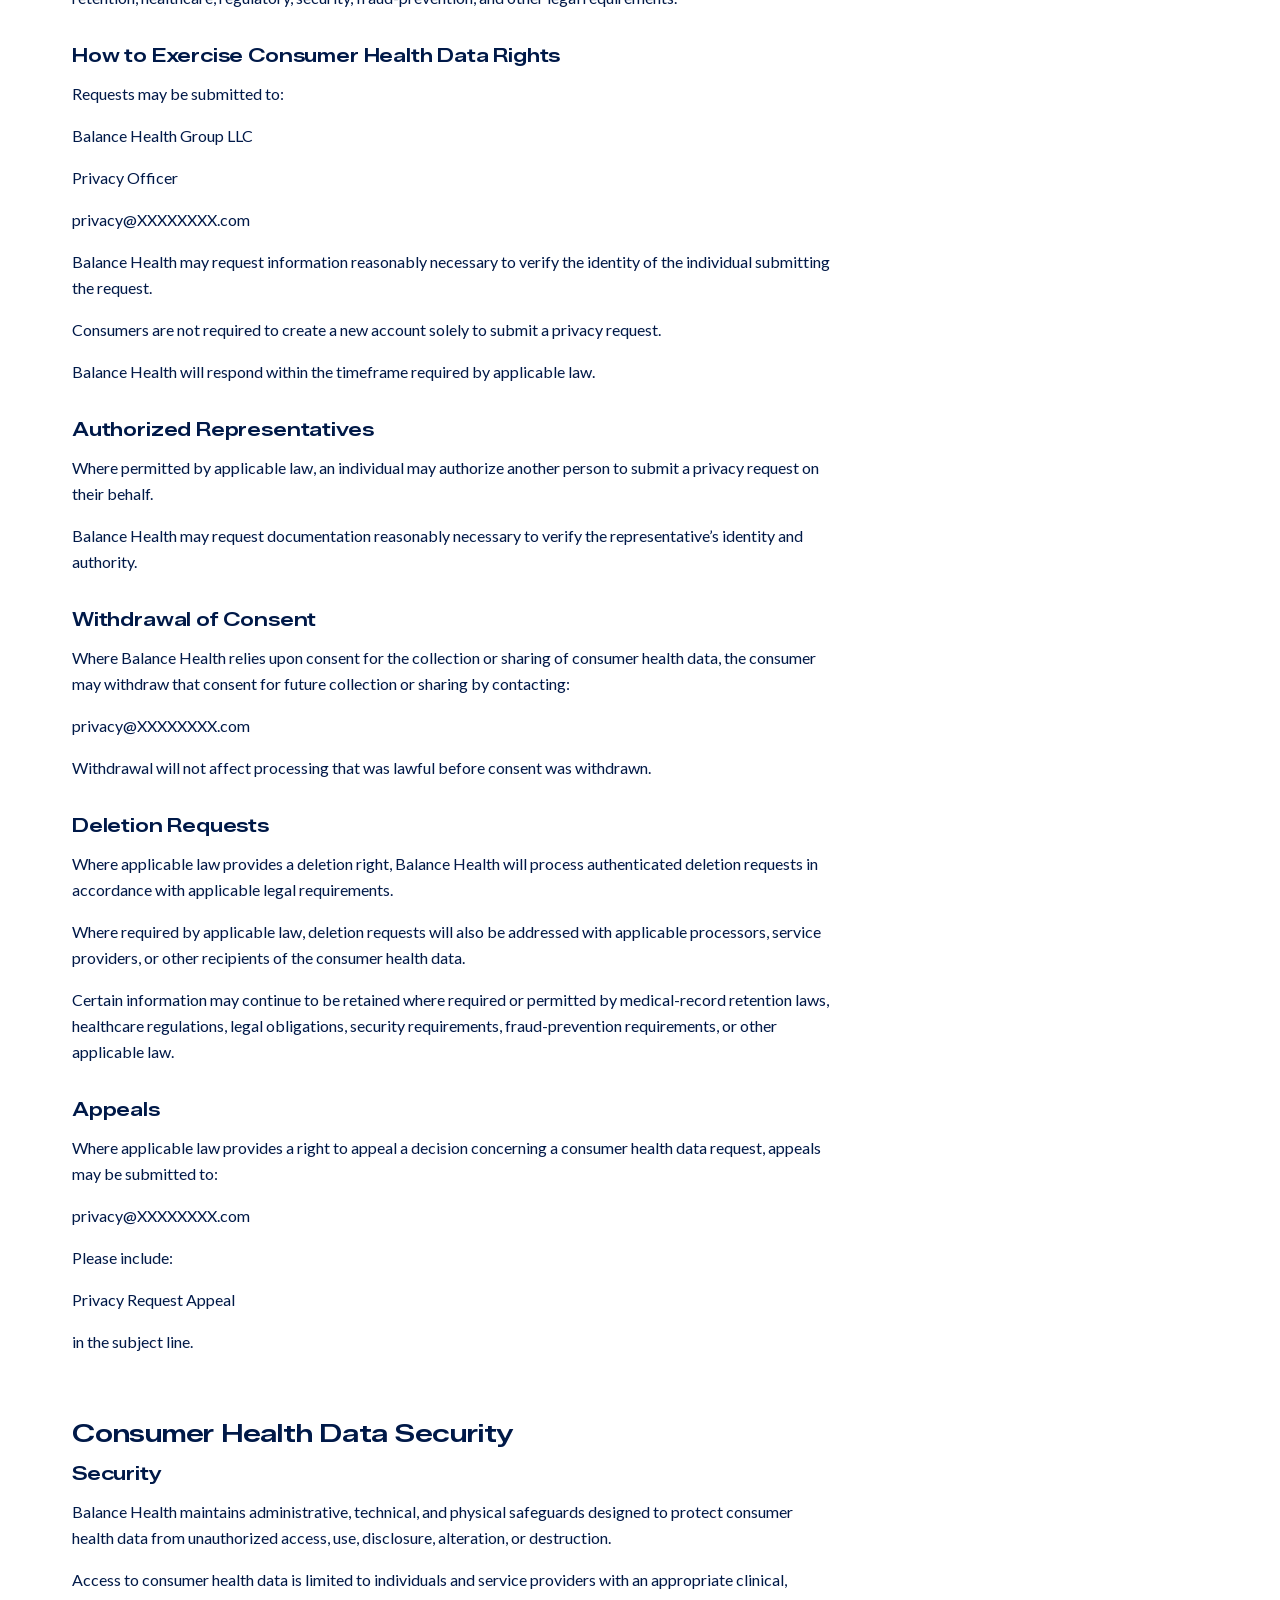
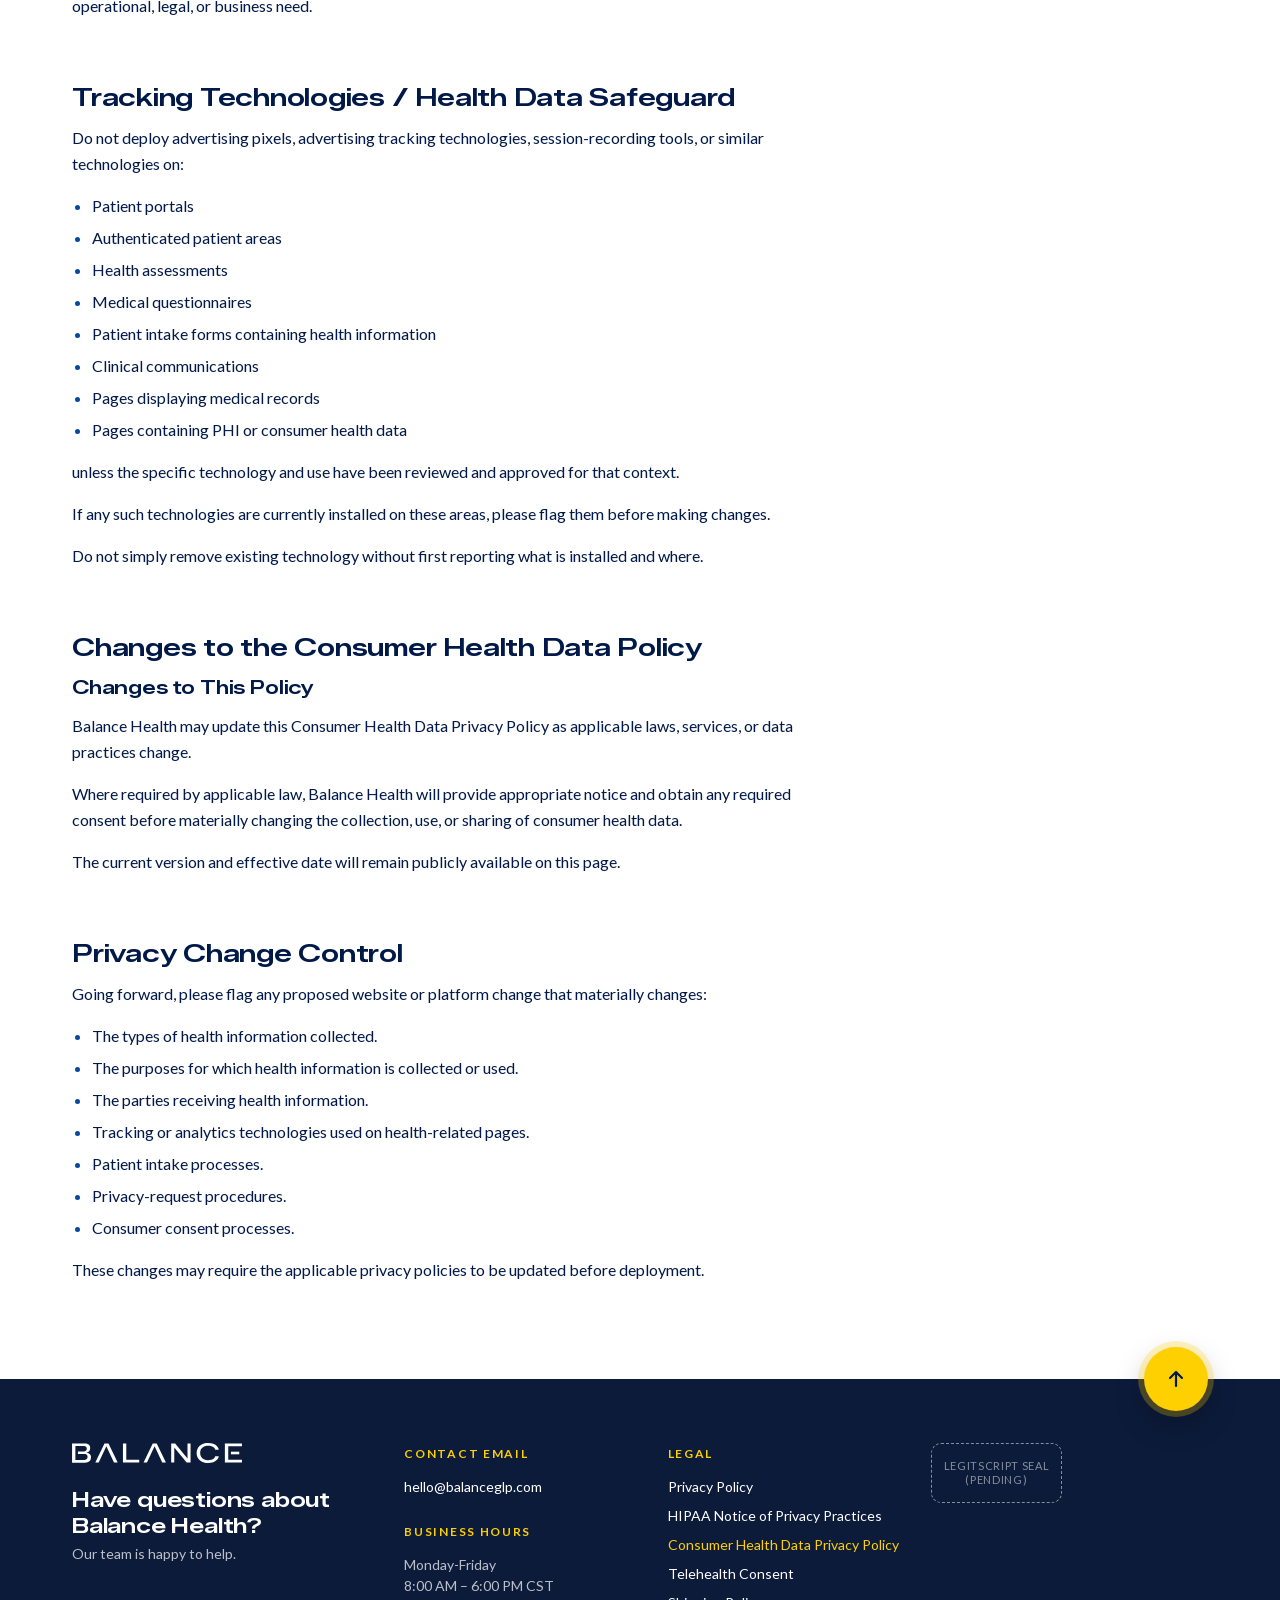
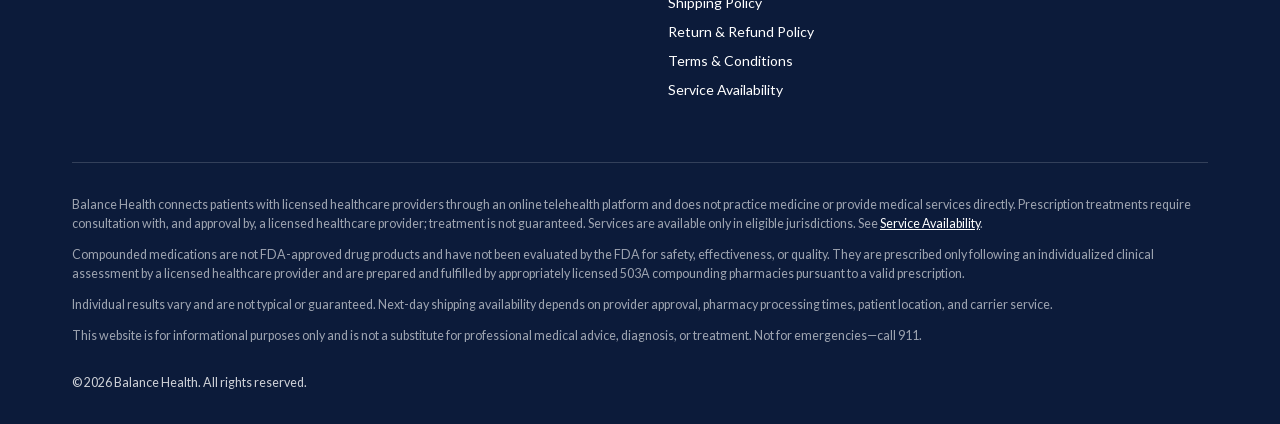
==== commit 44c5bf63: "Site email: hello@balanceglp.com - Footer contact email on every page is now a mailto: link to hello" ====
--- a/consumer-health-data-privacy-policy.html
+++ b/consumer-health-data-privacy-policy.html
@@ -3,7 +3,7 @@
   Balance Health — Consumer Health Data Privacy Policy. GENERATED by uploads/legal-ref/build.py (local, untracked):
   edit the generator, not this file.
   Copy: verbatim from the live chimehealth.com/consumer-health-data-privacy-policy/ page, "Chime Health" → "Balance Health".
-  FLAGS: legal entity "Balance Health Group LLC", contact emails and the XXXXXXXX.com domain are
+  FLAGS: legal entity "Balance Health Group LLC", the privacy@ / compliance@ emails and the XXXXXXXX.com domain are
   stand-ins until the client confirms them; the policy text itself needs the client's legal sign-off
   for the new brand.
 -->
@@ -201,7 +201,7 @@
         </div>
         <div class="footer-col">
           <h3>Contact Email</h3>
-          <p><a href="#">hello@XXXXXXXX.com</a></p>
+          <p><a href="mailto:hello@balanceglp.com">hello@balanceglp.com</a></p>
           <h3 class="footer-col__next">Business Hours</h3>
           <p>Monday-Friday<br>8:00 AM – 6:00 PM CST</p>
         </div>
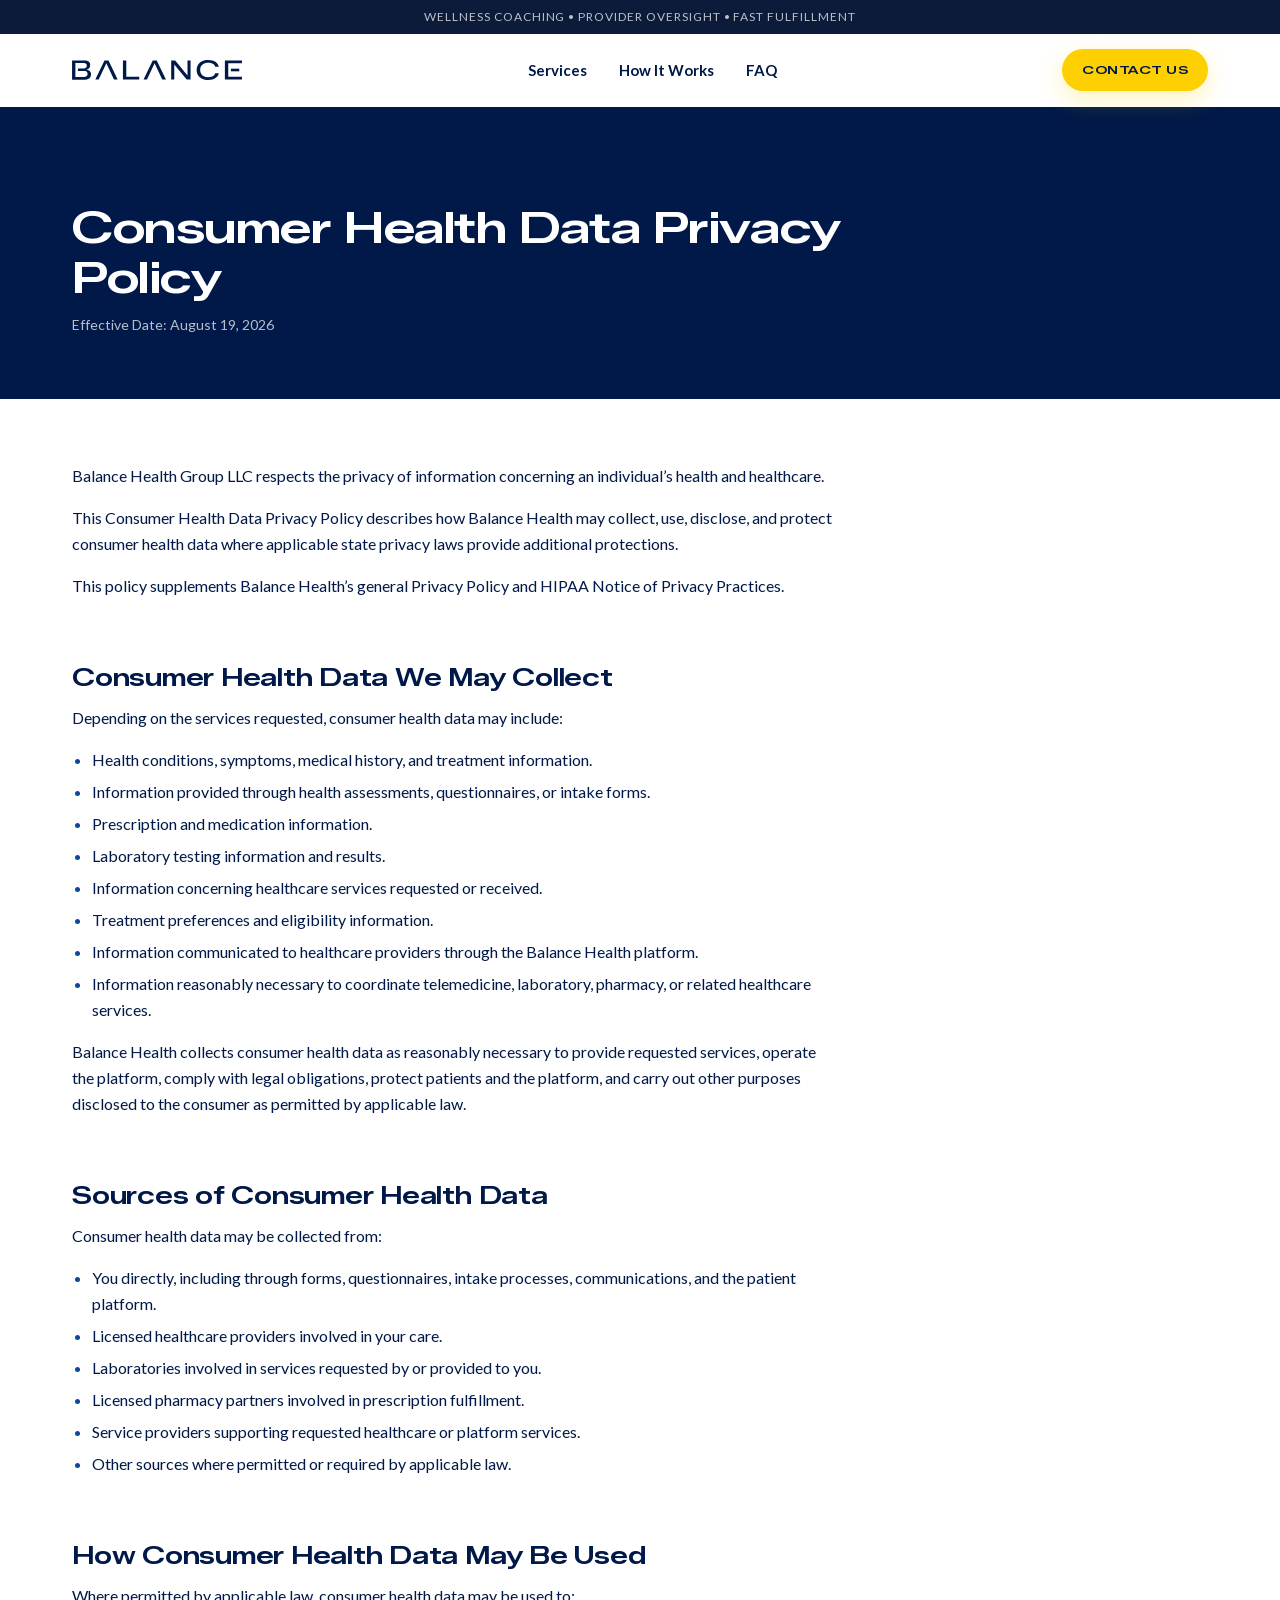
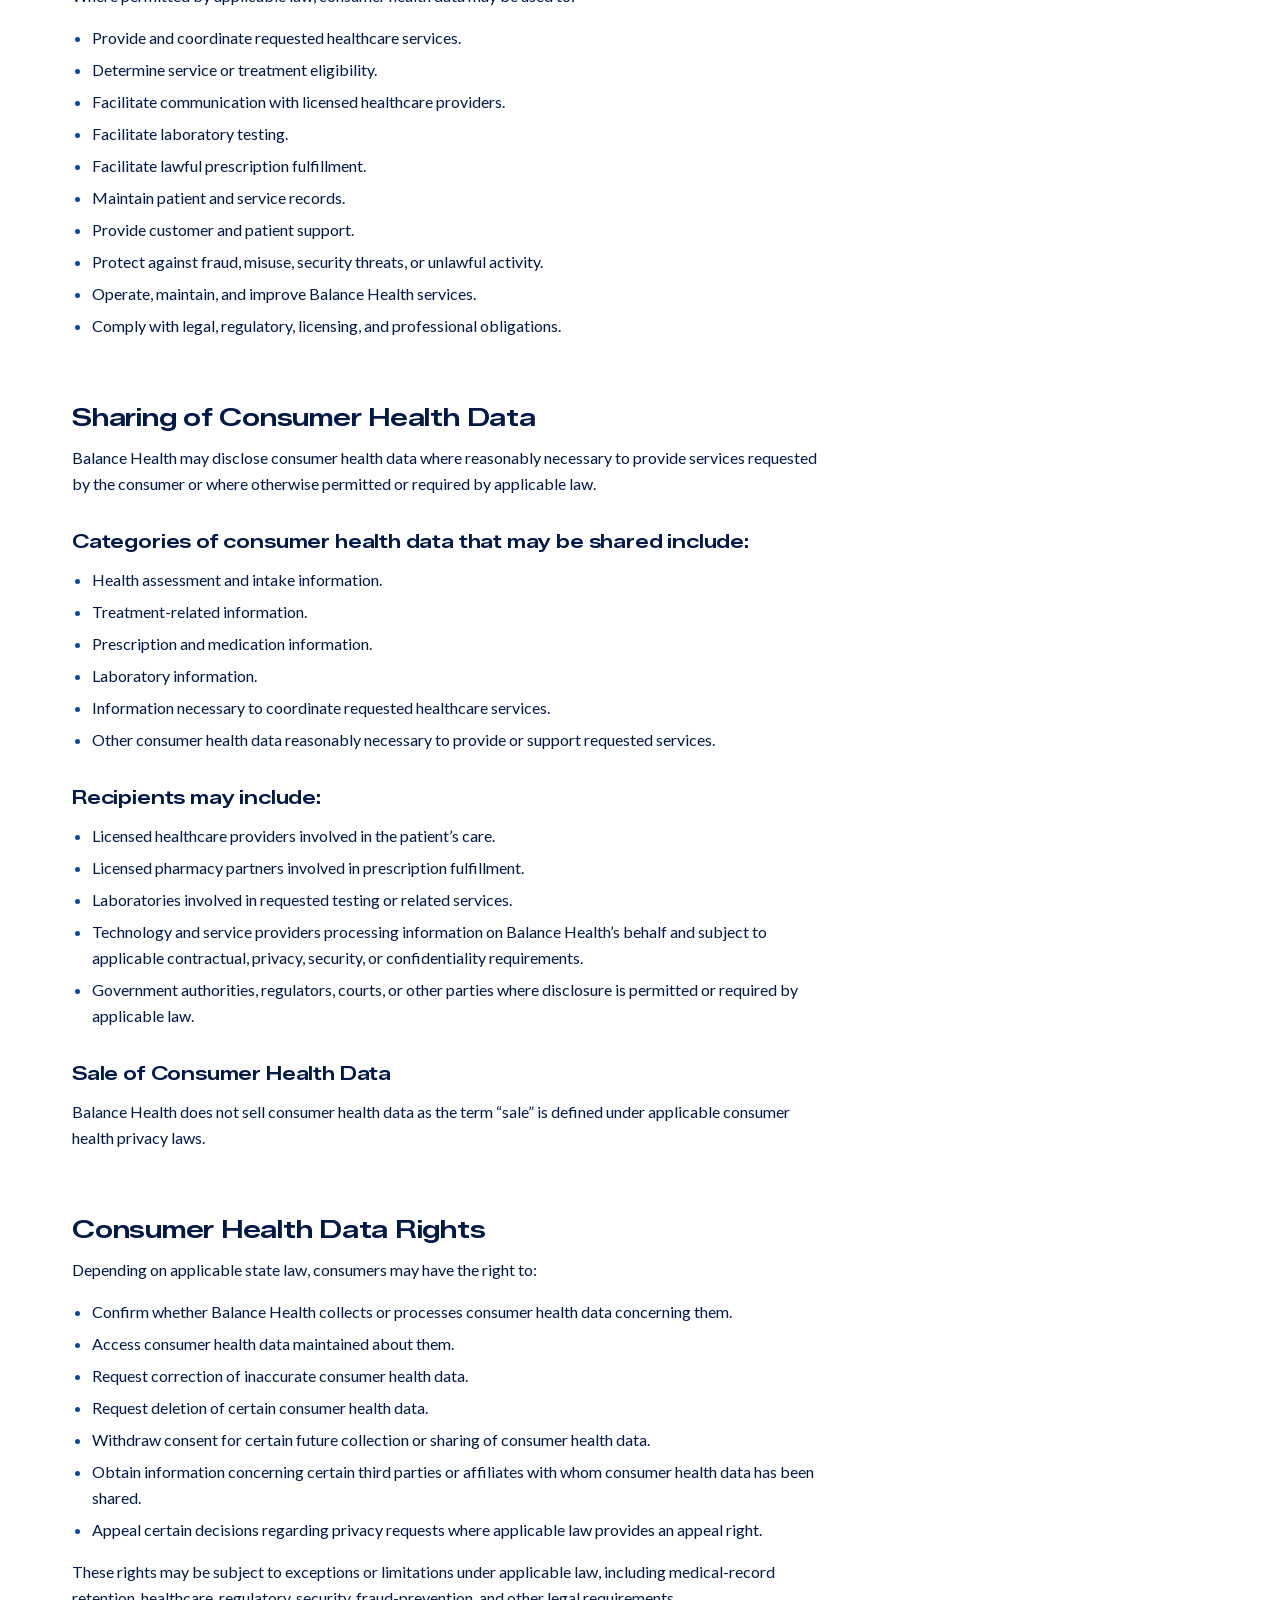
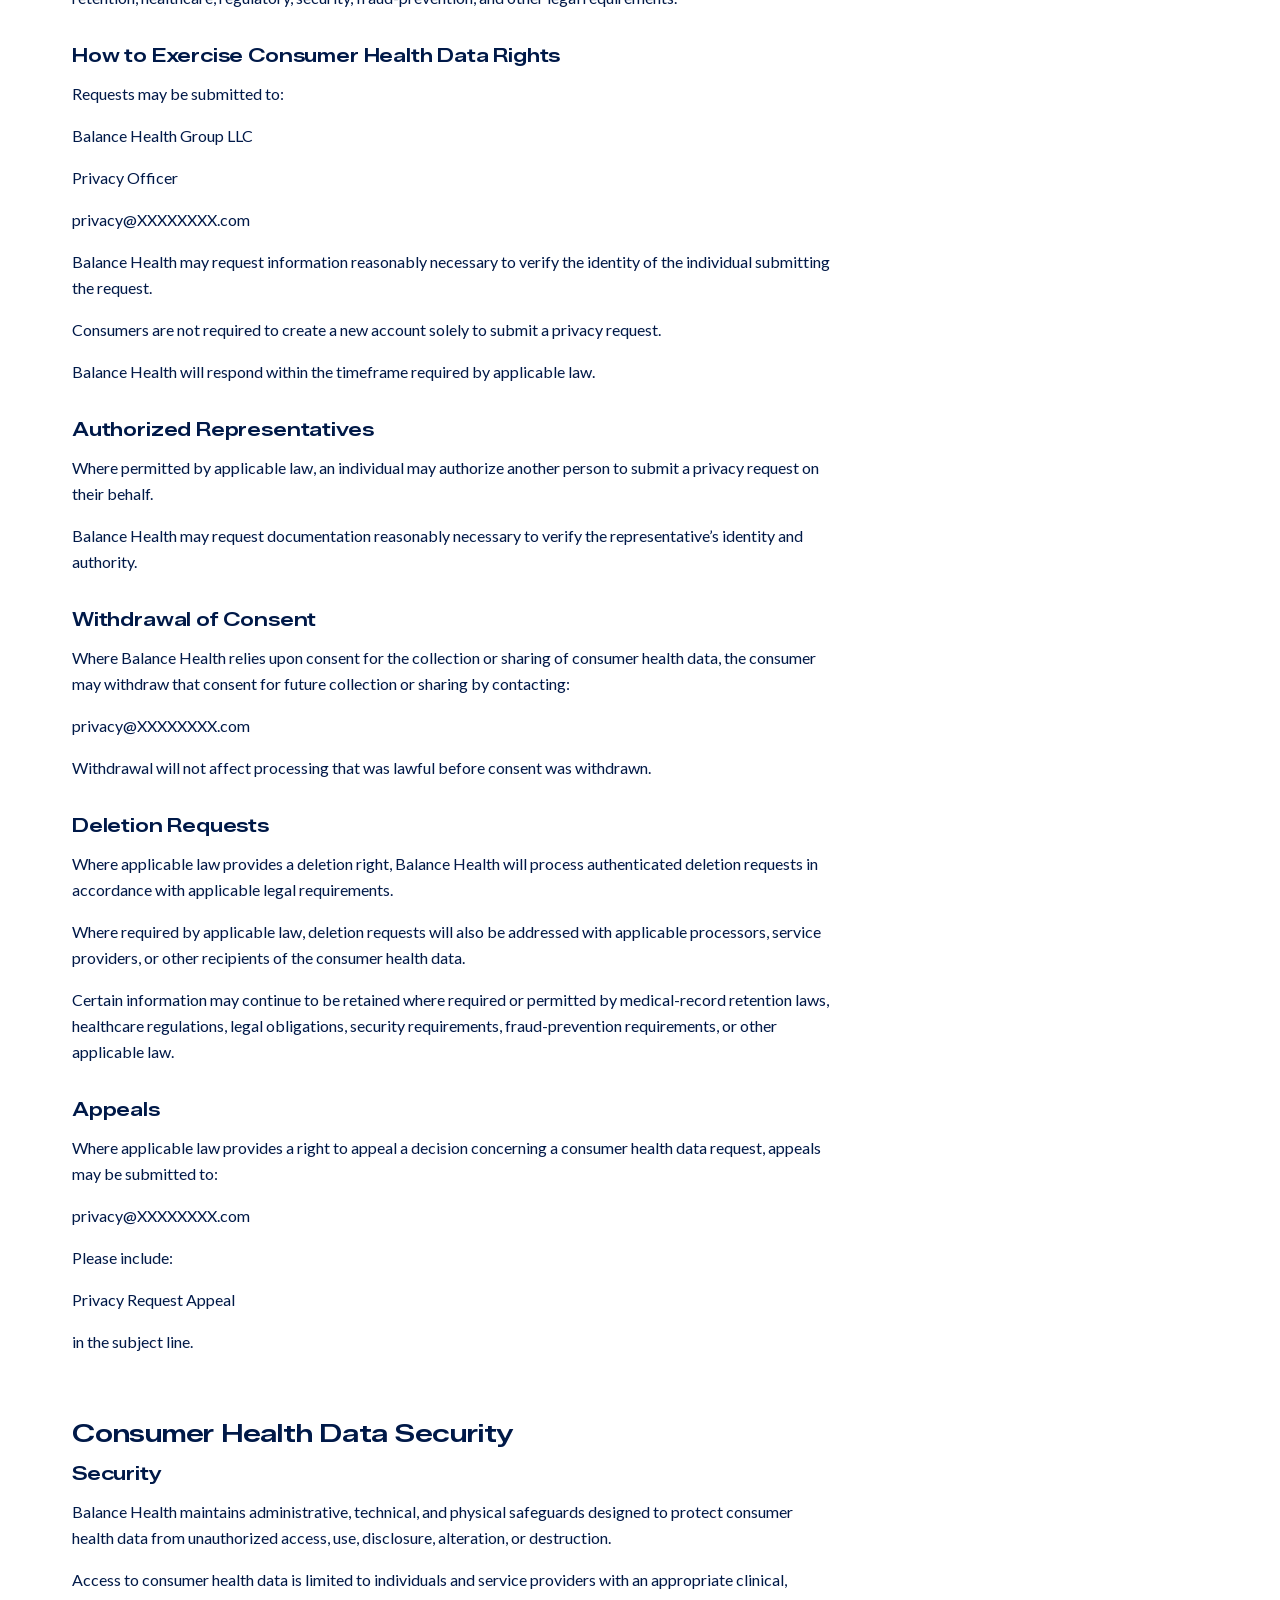
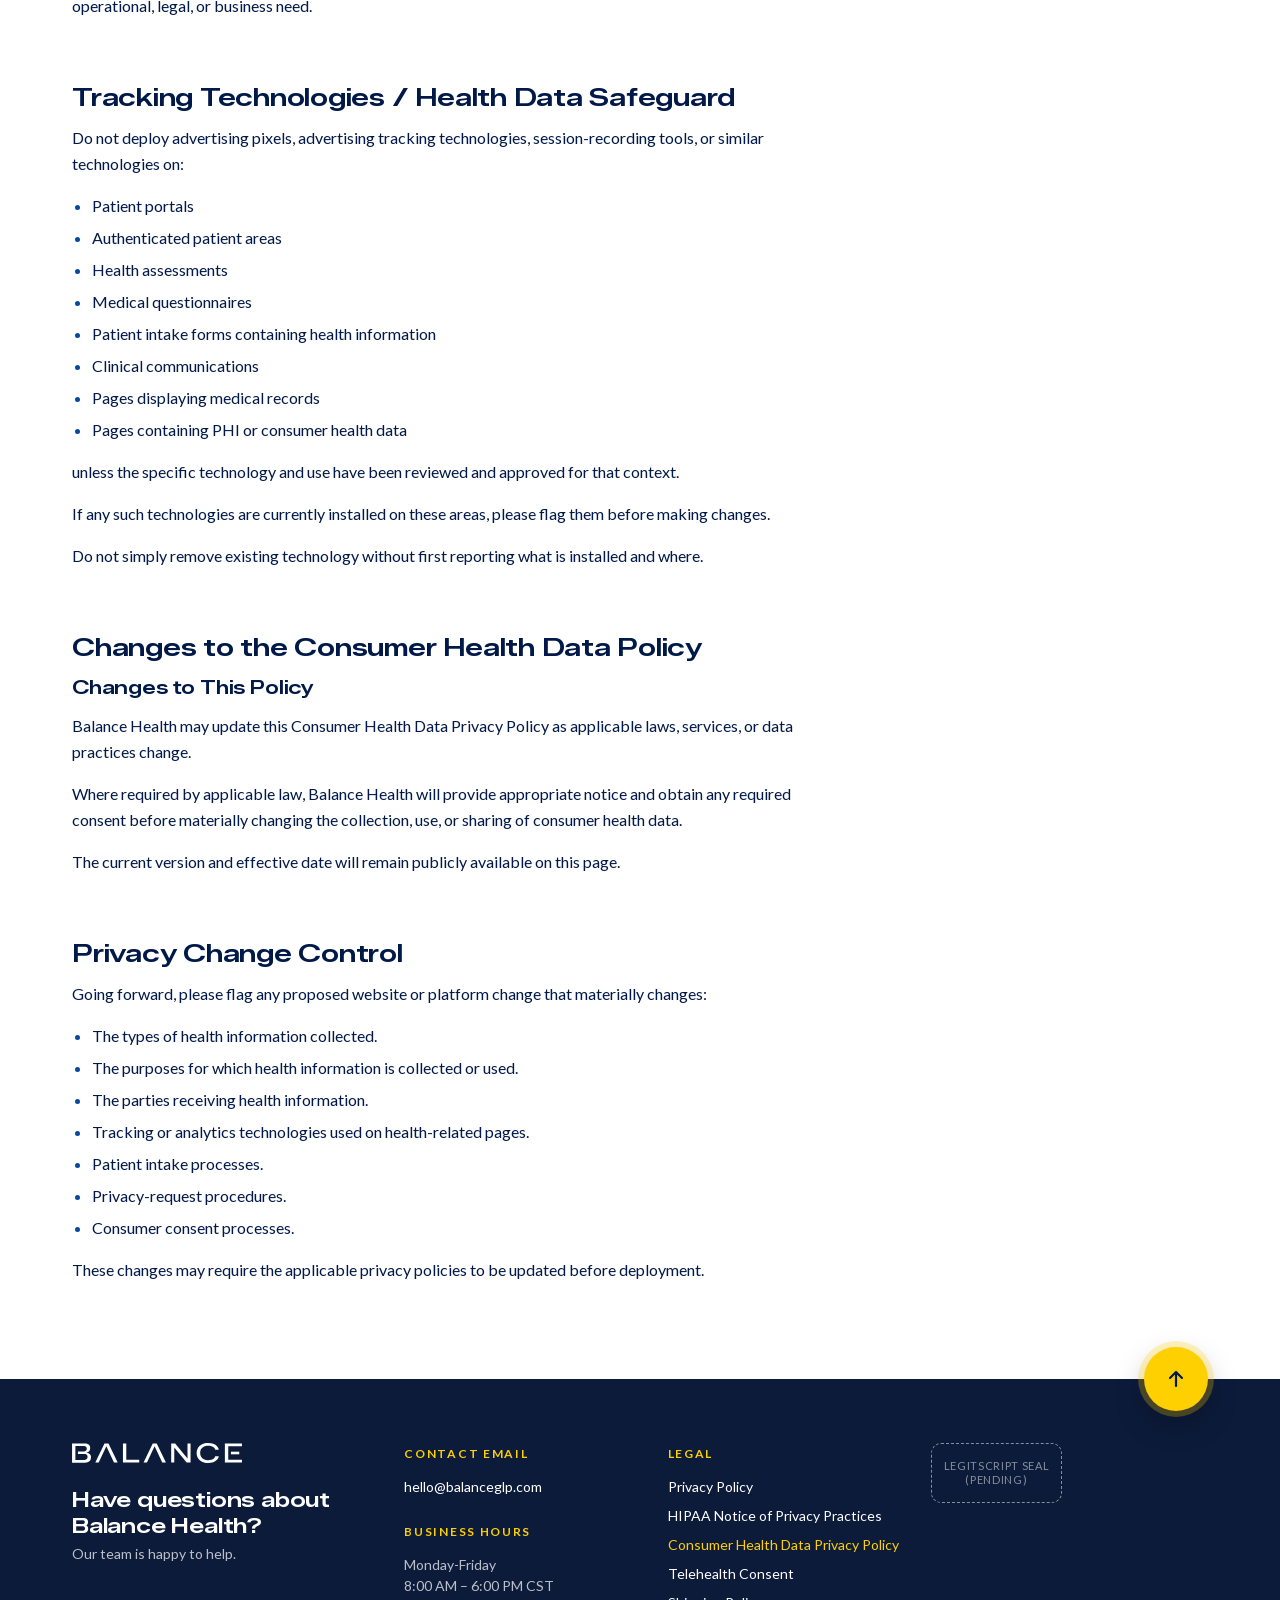
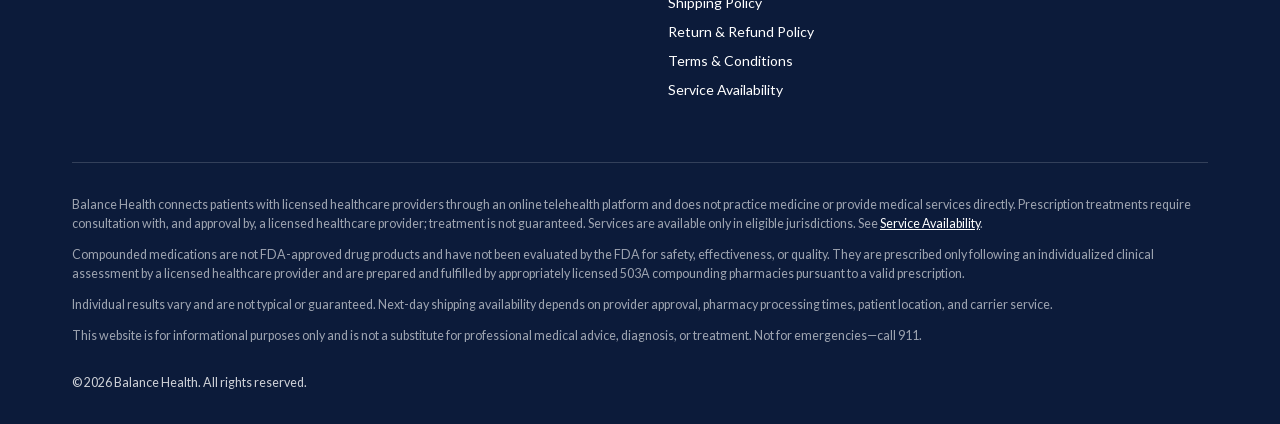
==== commit aa2e097b: "Buttons: every button reads "Contact Us" - Homepage: header, hero, the three service cards, Personal" ====
--- a/consumer-health-data-privacy-policy.html
+++ b/consumer-health-data-privacy-policy.html
@@ -38,7 +38,7 @@
         <a href="index.html#how">How It Works</a>
         <a href="index.html#faq">FAQ</a>
       </nav>
-      <a class="btn btn--primary btn--sm" href="index.html#joinForm">Start Assessment</a>
+      <a class="btn btn--primary btn--sm" href="index.html#joinForm">Contact Us</a>
     </div>
   </header>
 
